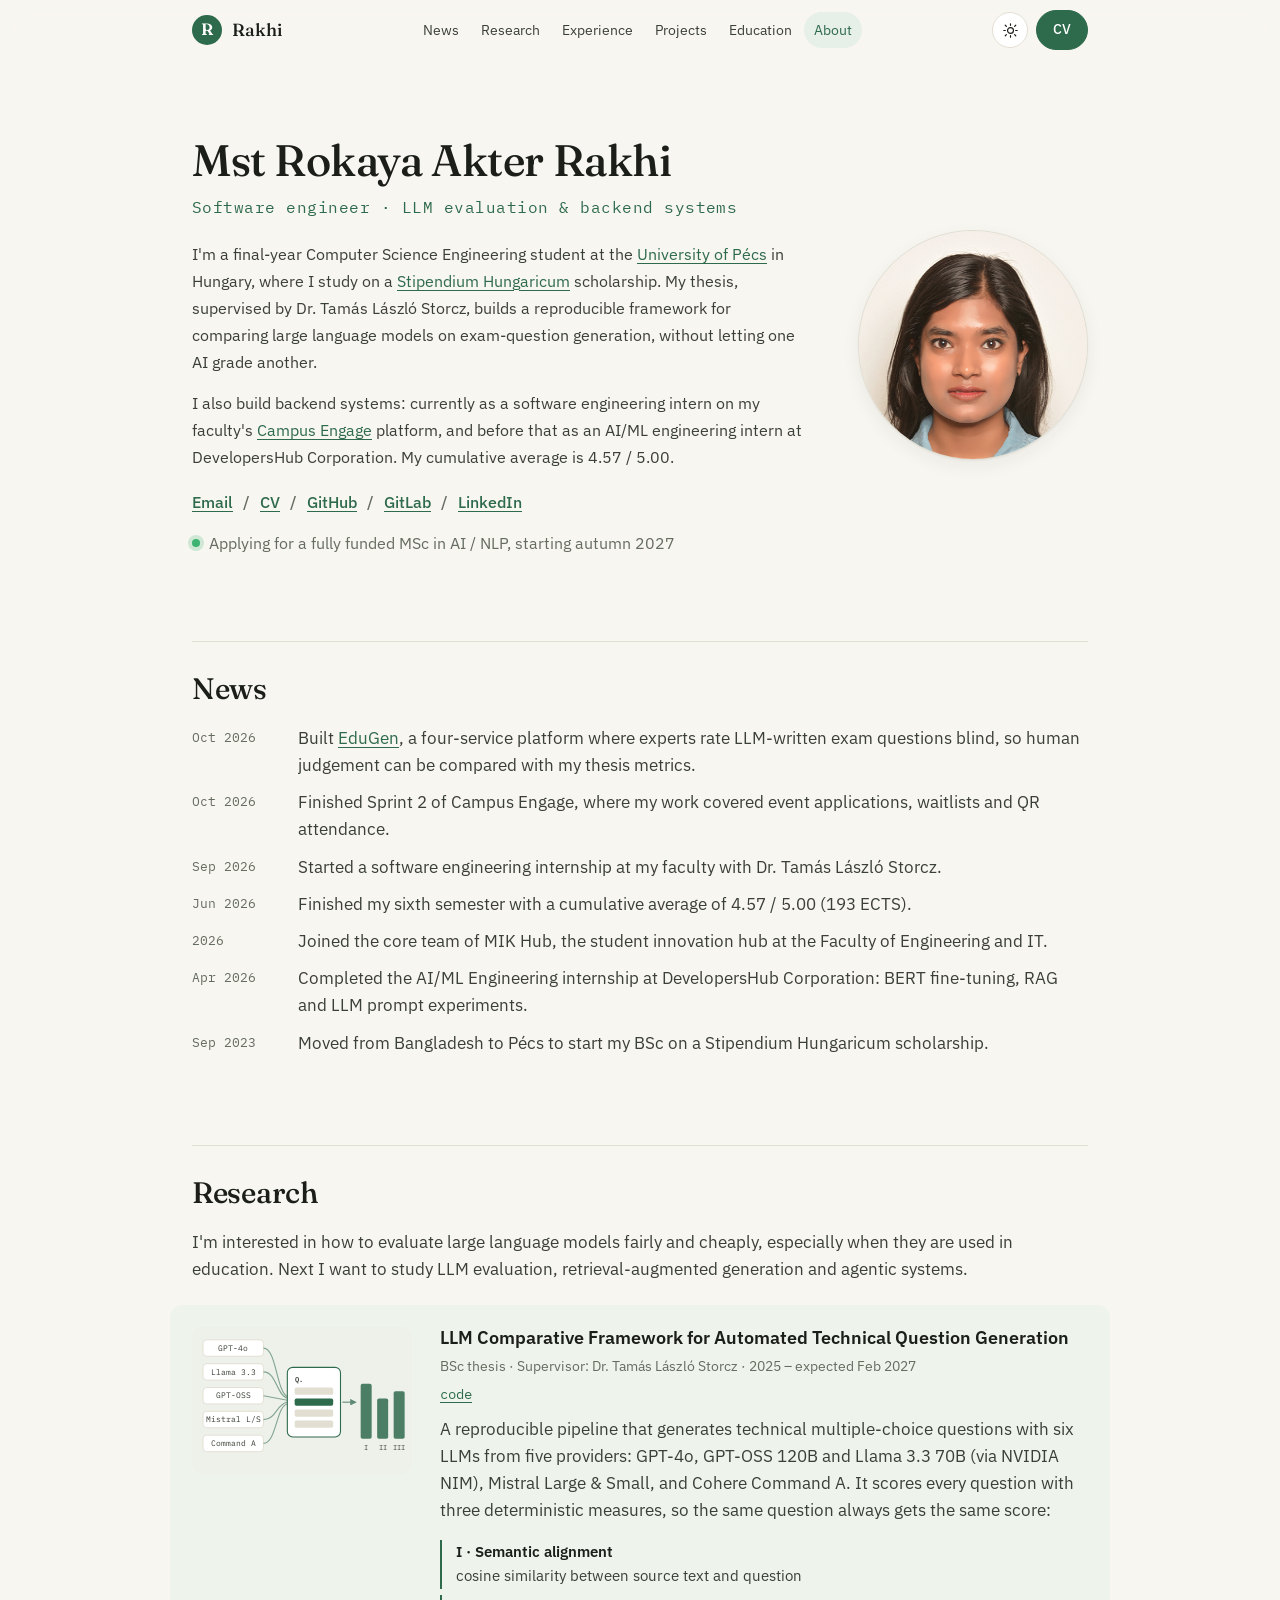
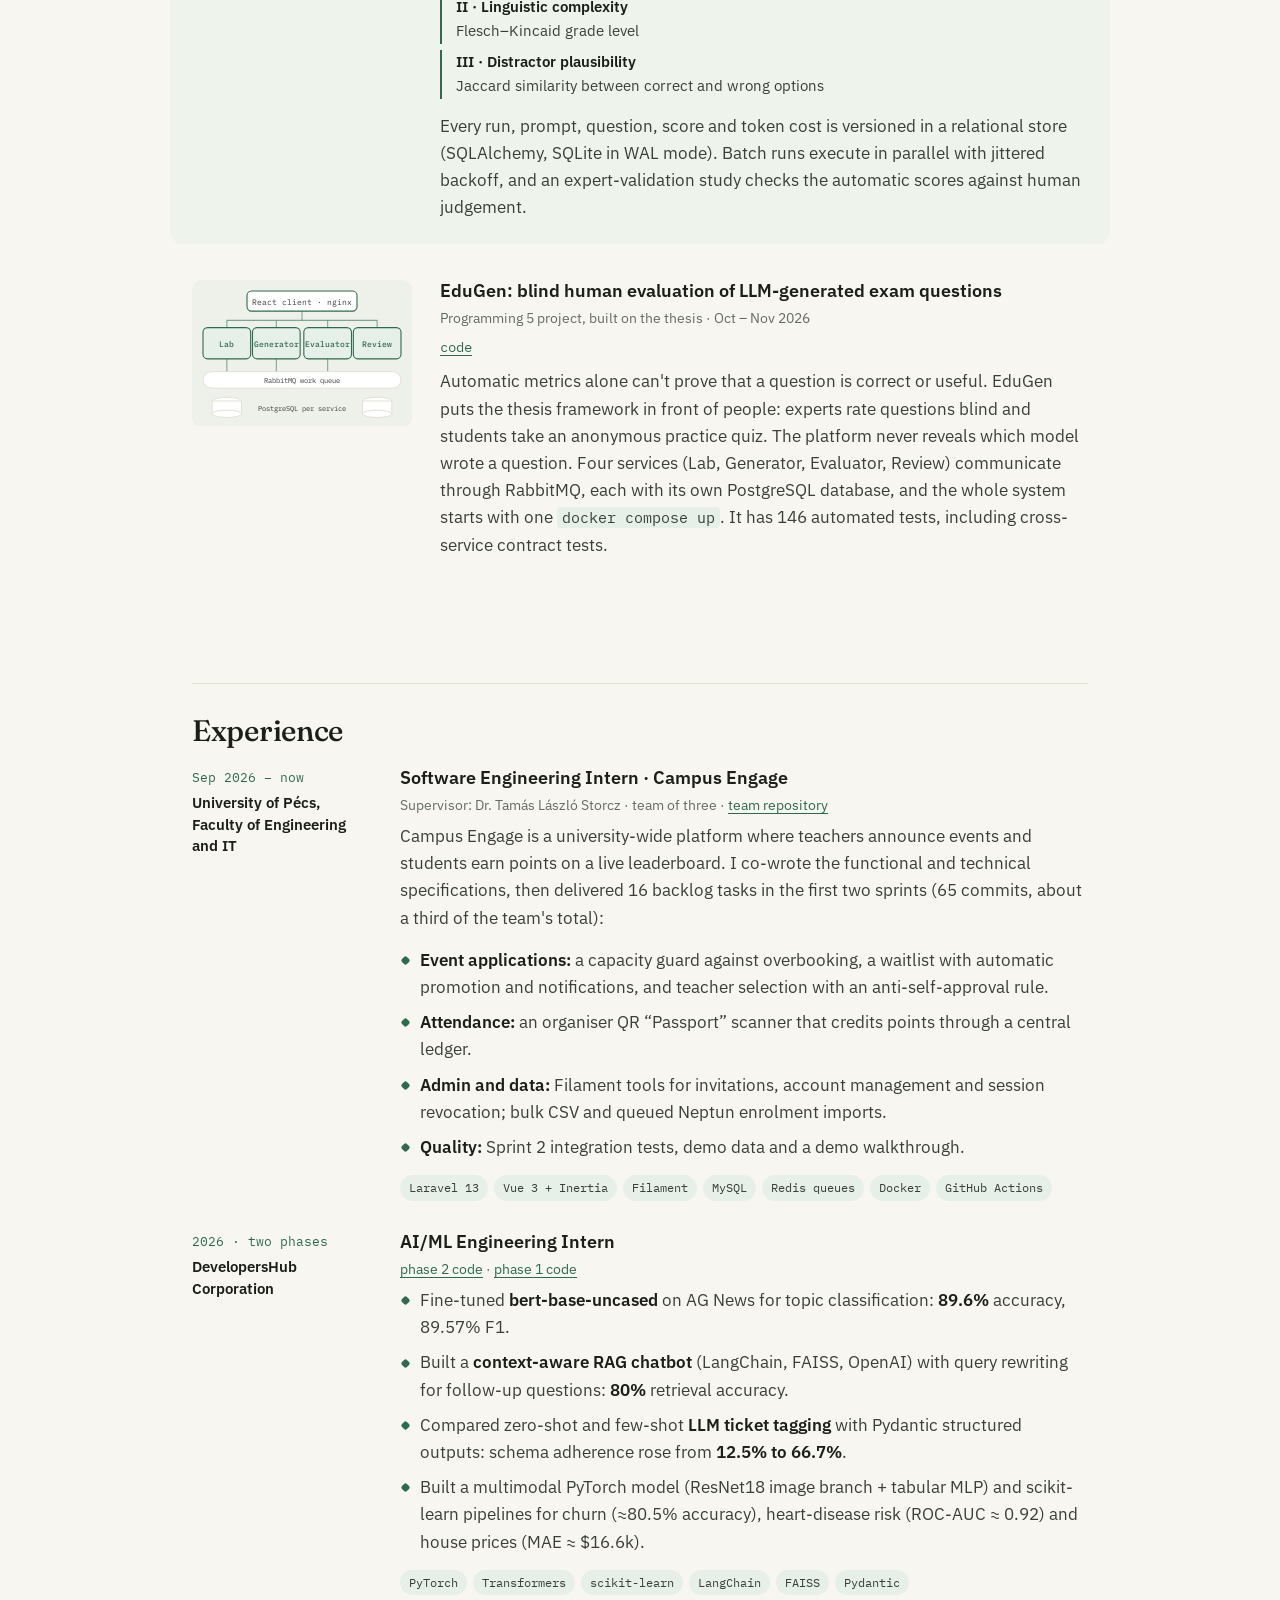
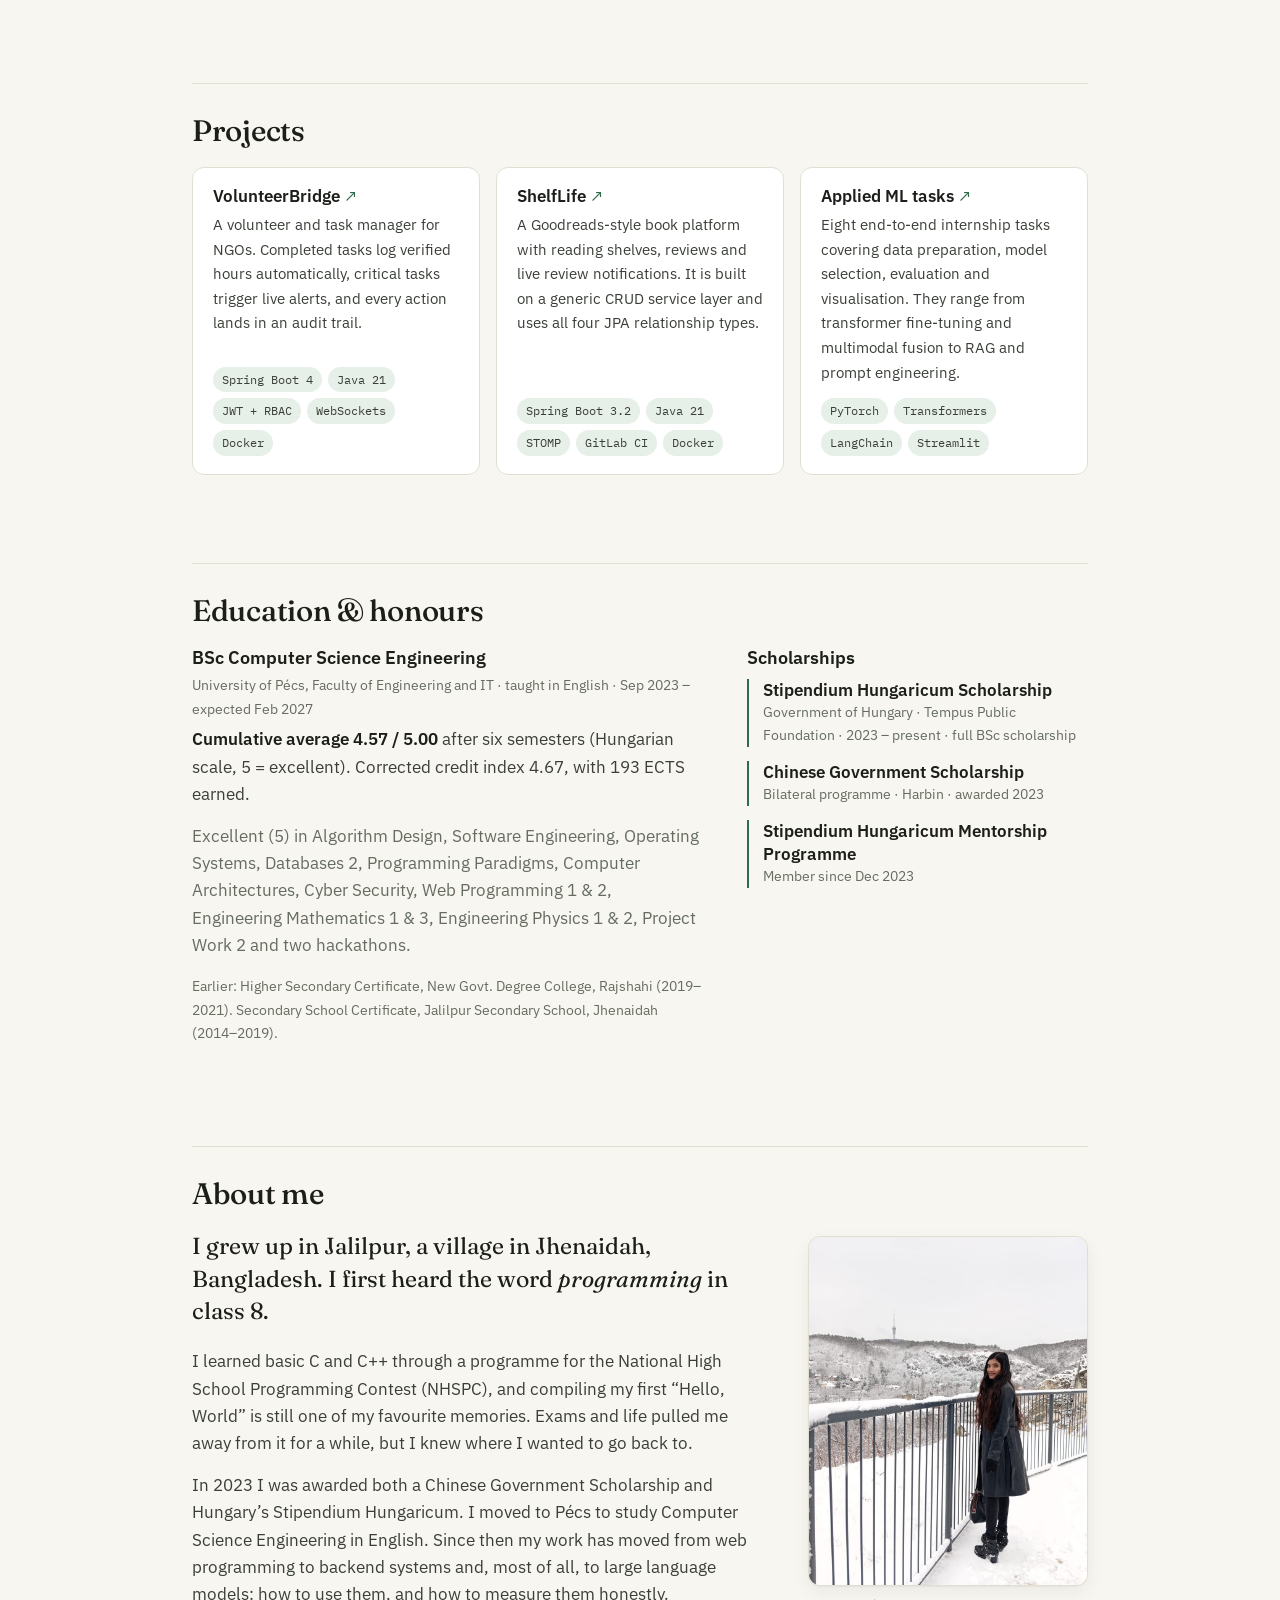
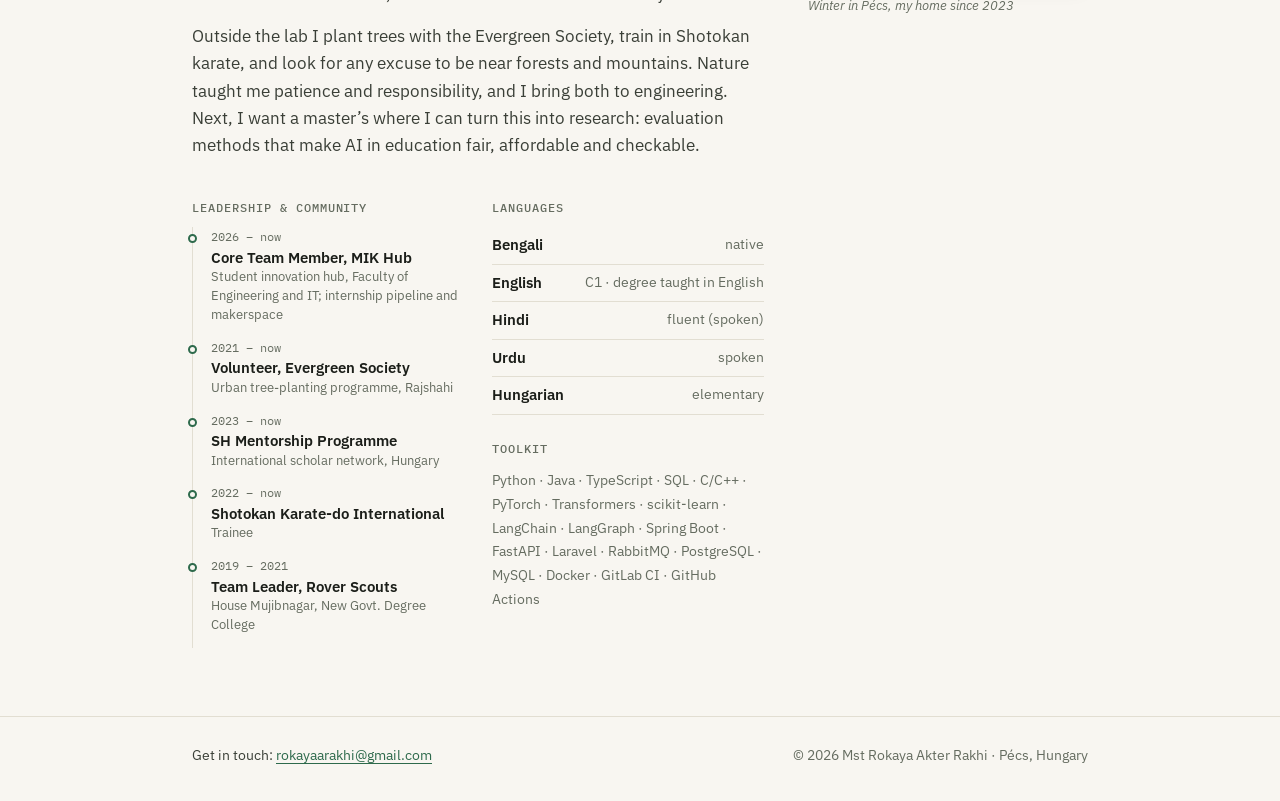
==== index.html @ 964adbfe "Personal site: research, experience, projects and academic CV" ====
<!doctype html>
<html lang="en">
<head>
  <meta charset="utf-8">
  <meta name="viewport" content="width=device-width, initial-scale=1">
  <title>Rakhi · AI & Backend Engineer</title>
  <meta name="description" content="Mst Rokaya Akter Rakhi: final-year Computer Science Engineering student at the University of Pécs working on reproducible LLM evaluation and backend systems. Applying for a fully funded MSc in AI / NLP for autumn 2027.">
  <meta name="author" content="Mst Rokaya Akter Rakhi">
  <meta property="og:type" content="profile">
  <meta property="og:title" content="Mst Rokaya Akter Rakhi · AI & Backend Engineer">
  <meta property="og:description" content="LLM evaluation research, AI/ML engineering and backend systems. University of Pécs, Stipendium Hungaricum scholar.">
  <meta property="og:image" content="assets/img/rakhi.jpg">
  <link rel="icon" href="assets/img/favicon.svg" type="image/svg+xml">

  <script>
    // Apply the saved theme before first paint to avoid a flash.
    (function () {
      try {
        var saved = localStorage.getItem('theme');
        if (saved === 'light' || saved === 'dark') document.documentElement.setAttribute('data-theme', saved);
      } catch (e) {}
    })();
  </script>

  <link rel="preconnect" href="https://fonts.googleapis.com">
  <link rel="preconnect" href="https://fonts.gstatic.com" crossorigin>
  <link href="https://fonts.googleapis.com/css2?family=Fraunces:opsz,wght@9..144,400;9..144,500;9..144,600&family=IBM+Plex+Mono:wght@400;500&family=IBM+Plex+Sans:ital,wght@0,400;0,500;0,600;1,400&display=swap" rel="stylesheet">
  <link rel="stylesheet" href="assets/css/style.css">

  <script type="application/ld+json">
  {
    "@context": "https://schema.org",
    "@type": "Person",
    "name": "Mst Rokaya Akter Rakhi",
    "alternateName": "Rakhi",
    "jobTitle": "Software Engineer (AI & Backend)",
    "email": "mailto:rokayaarakhi@gmail.com",
    "alumniOf": { "@type": "CollegeOrUniversity", "name": "University of Pécs" },
    "sameAs": ["https://github.com/chaad404", "https://gitlab.com/rokayaarakhi", "https://www.linkedin.com/in/mst-rokaya-akter-rakhi-81740a373/"]
  }
  </script>
</head>
<body>
  <a class="skip-link" href="#main">Skip to content</a>

  <header class="site-header">
    <div class="container header-inner">
      <a class="brand" href="#top" aria-label="Rakhi, back to top">
        <span class="brand-mark" aria-hidden="true">R</span>
        <span class="brand-name">Rakhi</span>
      </a>

      <nav class="site-nav" id="site-nav" aria-label="Main">
        <a href="#news">News</a>
        <a href="#research">Research</a>
        <a href="#experience">Experience</a>
        <a href="#projects">Projects</a>
        <a href="#education">Education</a>
        <a href="#about">About</a>
      </nav>

      <div class="header-actions">
        <button class="icon-btn" id="theme-toggle" type="button" aria-label="Switch colour theme">
          <svg class="icon-sun" viewBox="0 0 24 24" aria-hidden="true"><circle cx="12" cy="12" r="4.2"/><path d="M12 2.5v2.2M12 19.3v2.2M4.6 4.6l1.6 1.6M17.8 17.8l1.6 1.6M2.5 12h2.2M19.3 12h2.2M4.6 19.4l1.6-1.6M17.8 6.2l1.6-1.6"/></svg>
          <svg class="icon-moon" viewBox="0 0 24 24" aria-hidden="true"><path d="M20 14.5A8 8 0 0 1 9.5 4a8 8 0 1 0 10.5 10.5Z"/></svg>
        </button>
        <a class="btn btn-small" href="Rakhi-CV.pdf">CV</a>
        <button class="icon-btn menu-btn" id="menu-toggle" type="button" aria-expanded="false" aria-controls="site-nav" aria-label="Open menu">
          <svg viewBox="0 0 24 24" aria-hidden="true"><path d="M4 7h16M4 12h16M4 17h16"/></svg>
        </button>
      </div>
    </div>
  </header>

  <main id="main">
    <!-- INTRO: everything a reviewer needs on one screen -->
    <section class="intro" id="top">
      <div class="container intro-grid">
        <div class="intro-text">
          <h1>Mst Rokaya Akter Rakhi</h1>
          <p class="role">Software engineer · LLM evaluation &amp; backend systems</p>

          <p>I'm a final-year Computer Science Engineering student at the <a href="https://mik.pte.hu" target="_blank" rel="noopener">University of Pécs</a> in Hungary, where I study on a <a href="https://stipendiumhungaricum.hu/" target="_blank" rel="noopener">Stipendium Hungaricum</a> scholarship. My thesis, supervised by Dr. Tamás László Storcz, builds a reproducible framework for comparing large language models on exam-question generation, without letting one AI grade another.</p>
          <p>I also build backend systems: currently as a software engineering intern on my faculty's <a href="#experience">Campus Engage</a> platform, and before that as an AI/ML engineering intern at DevelopersHub Corporation. My cumulative average is 4.57 / 5.00.</p>

          <p class="links">
            <a href="mailto:rokayaarakhi@gmail.com">Email</a><span aria-hidden="true">/</span>
            <a href="Rakhi-CV.pdf">CV</a><span aria-hidden="true">/</span>
            <a href="https://github.com/chaad404" target="_blank" rel="noopener">GitHub</a><span aria-hidden="true">/</span>
            <a href="https://gitlab.com/rokayaarakhi" target="_blank" rel="noopener">GitLab</a><span aria-hidden="true">/</span>
            <a href="https://www.linkedin.com/in/mst-rokaya-akter-rakhi-81740a373/" target="_blank" rel="noopener">LinkedIn</a>
          </p>

          <p class="status"><span class="status-dot" aria-hidden="true"></span>Applying for a fully funded MSc in AI / NLP, starting autumn 2027</p>
        </div>

        <figure class="intro-photo">
          <img src="assets/img/rakhi.jpg" alt="Portrait of Rakhi" width="395" height="531">
        </figure>
      </div>
    </section>

    <!-- NEWS -->
    <section class="section" id="news">
      <div class="container">
        <h2>News</h2>
        <dl class="news">
          <div><dt>Oct 2026</dt><dd>Built <a href="https://github.com/chaad404/edugen-microservices" target="_blank" rel="noopener">EduGen</a>, a four-service platform where experts rate LLM-written exam questions blind, so human judgement can be compared with my thesis metrics.</dd></div>
          <div><dt>Oct 2026</dt><dd>Finished Sprint 2 of Campus Engage, where my work covered event applications, waitlists and QR attendance.</dd></div>
          <div><dt>Sep 2026</dt><dd>Started a software engineering internship at my faculty with Dr. Tamás László Storcz.</dd></div>
          <div><dt>Jun 2026</dt><dd>Finished my sixth semester with a cumulative average of 4.57 / 5.00 (193 ECTS).</dd></div>
          <div><dt>2026</dt><dd>Joined the core team of MIK Hub, the student innovation hub at the Faculty of Engineering and IT.</dd></div>
          <div><dt>Apr 2026</dt><dd>Completed the AI/ML Engineering internship at DevelopersHub Corporation: BERT fine-tuning, RAG and LLM prompt experiments.</dd></div>
          <div><dt>Sep 2023</dt><dd>Moved from Bangladesh to Pécs to start my BSc on a Stipendium Hungaricum scholarship.</dd></div>
        </dl>
      </div>
    </section>

    <!-- RESEARCH -->
    <section class="section" id="research">
      <div class="container">
        <h2>Research</h2>
        <p class="section-intro">I'm interested in how to evaluate large language models fairly and cheaply, especially when they are used in education. Next I want to study LLM evaluation, retrieval-augmented generation and agentic systems.</p>

        <article class="item item-highlight">
          <div class="item-thumb" aria-hidden="true">
            <svg viewBox="0 0 240 160" role="img">
              <rect class="t-bg" x="0" y="0" width="240" height="160" rx="10"/>
              <g class="t-txt" font-size="8.5">
                <rect class="t-box" x="12" y="14" width="66" height="18" rx="4"/><text x="45" y="26" text-anchor="middle">GPT-4o</text>
                <rect class="t-box" x="12" y="40" width="66" height="18" rx="4"/><text x="45" y="52" text-anchor="middle">Llama 3.3</text>
                <rect class="t-box" x="12" y="66" width="66" height="18" rx="4"/><text x="45" y="78" text-anchor="middle">GPT-OSS</text>
                <rect class="t-box" x="12" y="92" width="66" height="18" rx="4"/><text x="45" y="104" text-anchor="middle">Mistral L/S</text>
                <rect class="t-box" x="12" y="118" width="66" height="18" rx="4"/><text x="45" y="130" text-anchor="middle">Command A</text>
              </g>
              <g class="t-line">
                <path d="M78 23 C 92 23, 92 70, 104 76"/><path d="M78 49 C 92 49, 92 74, 104 78"/><path d="M78 75 L 104 80"/><path d="M78 101 C 92 101, 92 84, 104 82"/><path d="M78 127 C 92 127, 92 86, 104 84"/>
              </g>
              <rect class="t-card" x="104" y="44" width="58" height="76" rx="6"/>
              <g class="t-txt" font-size="8">
                <text x="112" y="60" font-weight="600">Q.</text>
                <rect class="t-opt" x="112" y="66" width="42" height="8" rx="2"/>
                <rect class="t-opt t-opt-ok" x="112" y="78" width="42" height="8" rx="2"/>
                <rect class="t-opt" x="112" y="90" width="42" height="8" rx="2"/>
                <rect class="t-opt" x="112" y="102" width="42" height="8" rx="2"/>
              </g>
              <path class="t-line" d="M164 82 L 178 82" marker-end="url(#arrow)"/>
              <defs><marker id="arrow" viewBox="0 0 8 8" refX="6" refY="4" markerWidth="6" markerHeight="6" orient="auto"><path class="t-arrow" d="M0 0 L8 4 L0 8 z"/></marker></defs>
              <rect class="t-acc" x="184" y="62" width="12" height="60" rx="2"/>
              <rect class="t-acc" x="202" y="78" width="12" height="44" rx="2"/>
              <rect class="t-acc" x="220" y="70" width="12" height="52" rx="2"/>
              <g class="t-txt" font-size="8" text-anchor="middle"><text x="190" y="134">I</text><text x="208" y="134">II</text><text x="226" y="134">III</text></g>
            </svg>
          </div>
          <div class="item-body">
            <h3>LLM Comparative Framework for Automated Technical Question Generation</h3>
            <p class="item-meta">BSc thesis · Supervisor: Dr. Tamás László Storcz · 2025 – expected Feb 2027</p>
            <p class="item-links"><a href="https://gitlab.com/rokayaarakhi/implementation.1" target="_blank" rel="noopener">code</a></p>
            <p>A reproducible pipeline that generates technical multiple-choice questions with six LLMs from five providers: GPT-4o, GPT-OSS 120B and Llama 3.3 70B (via NVIDIA NIM), Mistral Large &amp; Small, and Cohere Command A. It scores every question with three deterministic measures, so the same question always gets the same score:</p>
            <ul class="pillars">
              <li><b>I · Semantic alignment</b> cosine similarity between source text and question</li>
              <li><b>II · Linguistic complexity</b> Flesch–Kincaid grade level</li>
              <li><b>III · Distractor plausibility</b> Jaccard similarity between correct and wrong options</li>
            </ul>
            <p>Every run, prompt, question, score and token cost is versioned in a relational store (SQLAlchemy, SQLite in WAL mode). Batch runs execute in parallel with jittered backoff, and an expert-validation study checks the automatic scores against human judgement.</p>
          </div>
        </article>

        <article class="item">
          <div class="item-thumb" aria-hidden="true">
            <svg viewBox="0 0 240 160" role="img">
              <rect class="t-bg" x="0" y="0" width="240" height="160" rx="10"/>
              <rect class="t-card" x="60" y="12" width="120" height="22" rx="5"/>
              <text class="t-txt" x="120" y="27" font-size="8.5" text-anchor="middle">React client · nginx</text>
              <g class="t-line"><path d="M120 34 L120 44"/><path d="M38 44 L202 44"/><path d="M38 44 L38 52"/><path d="M92 44 L92 52"/><path d="M148 44 L148 52"/><path d="M202 44 L202 52"/></g>
              <g font-size="8.5" text-anchor="middle">
                <rect class="t-acc-box" x="12" y="52" width="52" height="34" rx="5"/><text class="t-acc-txt" x="38" y="73">Lab</text>
                <rect class="t-acc-box" x="66" y="52" width="52" height="34" rx="5"/><text class="t-acc-txt" x="92" y="73">Generator</text>
                <rect class="t-acc-box" x="122" y="52" width="52" height="34" rx="5"/><text class="t-acc-txt" x="148" y="73">Evaluator</text>
                <rect class="t-acc-box" x="176" y="52" width="52" height="34" rx="5"/><text class="t-acc-txt" x="202" y="73">Review</text>
              </g>
              <g class="t-line"><path d="M92 86 L92 100"/><path d="M38 86 L38 100"/><path d="M148 86 L148 100"/></g>
              <rect class="t-box" x="12" y="100" width="216" height="18" rx="9"/>
              <text class="t-txt" x="120" y="112" font-size="8" text-anchor="middle">RabbitMQ work queue</text>
              <g class="t-txt" font-size="7.5" text-anchor="middle">
                <ellipse class="t-box" cx="38" cy="132" rx="16" ry="4"/><rect class="t-box" x="22" y="132" width="32" height="14"/><ellipse class="t-box" cx="38" cy="146" rx="16" ry="4"/>
                <ellipse class="t-box" cx="202" cy="132" rx="16" ry="4"/><rect class="t-box" x="186" y="132" width="32" height="14"/><ellipse class="t-box" cx="202" cy="146" rx="16" ry="4"/>
                <text x="120" y="143">PostgreSQL per service</text>
              </g>
            </svg>
          </div>
          <div class="item-body">
            <h3>EduGen: blind human evaluation of LLM-generated exam questions</h3>
            <p class="item-meta">Programming 5 project, built on the thesis · Oct – Nov 2026</p>
            <p class="item-links"><a href="https://github.com/chaad404/edugen-microservices" target="_blank" rel="noopener">code</a></p>
            <p>Automatic metrics alone can't prove that a question is correct or useful. EduGen puts the thesis framework in front of people: experts rate questions blind and students take an anonymous practice quiz. The platform never reveals which model wrote a question. Four services (Lab, Generator, Evaluator, Review) communicate through RabbitMQ, each with its own PostgreSQL database, and the whole system starts with one <code>docker compose up</code>. It has 146 automated tests, including cross-service contract tests.</p>
          </div>
        </article>
      </div>
    </section>

    <!-- EXPERIENCE -->
    <section class="section" id="experience">
      <div class="container">
        <h2>Experience</h2>

        <article class="entry">
          <div class="entry-meta">
            <p class="entry-date">Sep 2026 – now</p>
            <p class="entry-org">University of Pécs, Faculty of Engineering and IT</p>
          </div>
          <div class="entry-body">
            <h3>Software Engineering Intern · Campus Engage</h3>
            <p class="item-meta">Supervisor: Dr. Tamás László Storcz · team of three · <a href="https://github.com/fgoksel/Gamified-University-Engagement-Platform" target="_blank" rel="noopener">team repository</a></p>
            <p>Campus Engage is a university-wide platform where teachers announce events and students earn points on a live leaderboard. I co-wrote the functional and technical specifications, then delivered 16 backlog tasks in the first two sprints (65 commits, about a third of the team's total):</p>
            <ul class="ticks">
              <li><strong>Event applications:</strong> a capacity guard against overbooking, a waitlist with automatic promotion and notifications, and teacher selection with an anti-self-approval rule.</li>
              <li><strong>Attendance:</strong> an organiser QR “Passport” scanner that credits points through a central ledger.</li>
              <li><strong>Admin and data:</strong> Filament tools for invitations, account management and session revocation; bulk CSV and queued Neptun enrolment imports.</li>
              <li><strong>Quality:</strong> Sprint 2 integration tests, demo data and a demo walkthrough.</li>
            </ul>
            <ul class="tags" aria-label="Technologies"><li>Laravel 13</li><li>Vue 3 + Inertia</li><li>Filament</li><li>MySQL</li><li>Redis queues</li><li>Docker</li><li>GitHub Actions</li></ul>
          </div>
        </article>

        <article class="entry">
          <div class="entry-meta">
            <p class="entry-date">2026 · two phases</p>
            <p class="entry-org">DevelopersHub Corporation</p>
          </div>
          <div class="entry-body">
            <h3>AI/ML Engineering Intern</h3>
            <p class="item-meta"><a href="https://gitlab.com/rokayaarakhi/intern_phase2" target="_blank" rel="noopener">phase 2 code</a> · <a href="https://gitlab.com/rokayaarakhi/aiml_internship_tasks" target="_blank" rel="noopener">phase 1 code</a></p>
            <ul class="ticks">
              <li>Fine-tuned <strong>bert-base-uncased</strong> on AG News for topic classification: <strong>89.6%</strong> accuracy, 89.57% F1.</li>
              <li>Built a <strong>context-aware RAG chatbot</strong> (LangChain, FAISS, OpenAI) with query rewriting for follow-up questions: <strong>80%</strong> retrieval accuracy.</li>
              <li>Compared zero-shot and few-shot <strong>LLM ticket tagging</strong> with Pydantic structured outputs: schema adherence rose from <strong>12.5% to 66.7%</strong>.</li>
              <li>Built a multimodal PyTorch model (ResNet18 image branch + tabular MLP) and scikit-learn pipelines for churn (≈80.5% accuracy), heart-disease risk (ROC-AUC ≈ 0.92) and house prices (MAE ≈ $16.6k).</li>
            </ul>
            <ul class="tags" aria-label="Technologies"><li>PyTorch</li><li>Transformers</li><li>scikit-learn</li><li>LangChain</li><li>FAISS</li><li>Pydantic</li></ul>
          </div>
        </article>
      </div>
    </section>

    <!-- PROJECTS -->
    <section class="section" id="projects">
      <div class="container">
        <h2>Projects</h2>
        <div class="project-grid">
          <article class="project">
            <h3><a href="https://gitlab.com/rokayaarakhi/volunteerbridge" target="_blank" rel="noopener">VolunteerBridge</a></h3>
            <p>A volunteer and task manager for NGOs. Completed tasks log verified hours automatically, critical tasks trigger live alerts, and every action lands in an audit trail.</p>
            <ul class="tags"><li>Spring Boot 4</li><li>Java 21</li><li>JWT + RBAC</li><li>WebSockets</li><li>Docker</li></ul>
          </article>
          <article class="project">
            <h3><a href="https://gitlab.com/rokayaarakhi/selflife" target="_blank" rel="noopener">ShelfLife</a></h3>
            <p>A Goodreads-style book platform with reading shelves, reviews and live review notifications. It is built on a generic CRUD service layer and uses all four JPA relationship types.</p>
            <ul class="tags"><li>Spring Boot 3.2</li><li>Java 21</li><li>STOMP</li><li>GitLab CI</li><li>Docker</li></ul>
          </article>
          <article class="project">
            <h3><a href="https://gitlab.com/rokayaarakhi/intern_phase2" target="_blank" rel="noopener">Applied ML tasks</a></h3>
            <p>Eight end-to-end internship tasks covering data preparation, model selection, evaluation and visualisation. They range from transformer fine-tuning and multimodal fusion to RAG and prompt engineering.</p>
            <ul class="tags"><li>PyTorch</li><li>Transformers</li><li>LangChain</li><li>Streamlit</li></ul>
          </article>
        </div>
      </div>
    </section>

    <!-- EDUCATION & HONOURS -->
    <section class="section" id="education">
      <div class="container">
        <h2>Education &amp; honours</h2>
        <div class="edu-grid">
          <div>
            <h3>BSc Computer Science Engineering</h3>
            <p class="item-meta">University of Pécs, Faculty of Engineering and IT · taught in English · Sep 2023 – expected Feb 2027</p>
            <p><strong>Cumulative average 4.57 / 5.00</strong> after six semesters (Hungarian scale, 5 = excellent). Corrected credit index 4.67, with 193 ECTS earned.</p>
            <p class="muted">Excellent (5) in Algorithm Design, Software Engineering, Operating Systems, Databases 2, Programming Paradigms, Computer Architectures, Cyber Security, Web Programming 1 &amp; 2, Engineering Mathematics 1 &amp; 3, Engineering Physics 1 &amp; 2, Project Work 2 and two hackathons.</p>
            <p class="muted small">Earlier: Higher Secondary Certificate, New Govt. Degree College, Rajshahi (2019–2021). Secondary School Certificate, Jalilpur Secondary School, Jhenaidah (2014–2019).</p>
          </div>
          <div>
            <h3>Scholarships</h3>
            <ul class="honours">
              <li><b>Stipendium Hungaricum Scholarship</b><span>Government of Hungary · Tempus Public Foundation · 2023 – present · full BSc scholarship</span></li>
              <li><b>Chinese Government Scholarship</b><span>Bilateral programme · Harbin · awarded 2023</span></li>
              <li><b>Stipendium Hungaricum Mentorship Programme</b><span>Member since Dec 2023</span></li>
            </ul>
          </div>
        </div>
      </div>
    </section>

    <!-- ABOUT -->
    <section class="section" id="about">
      <div class="container">
        <h2>About me</h2>
        <div class="about-grid">
          <div class="story">
            <p class="story-lead">I grew up in Jalilpur, a village in Jhenaidah, Bangladesh. I first heard the word <em>programming</em> in class 8.</p>
            <p>I learned basic C and C++ through a programme for the National High School Programming Contest (NHSPC), and compiling my first “Hello, World” is still one of my favourite memories. Exams and life pulled me away from it for a while, but I knew where I wanted to go back to.</p>
            <p>In 2023 I was awarded both a Chinese Government Scholarship and Hungary’s Stipendium Hungaricum. I moved to Pécs to study Computer Science Engineering in English. Since then my work has moved from web programming to backend systems and, most of all, to large language models: how to use them, and how to measure them honestly.</p>
            <p>Outside the lab I plant trees with the Evergreen Society, train in Shotokan karate, and look for any excuse to be near forests and mountains. Nature taught me patience and responsibility, and I bring both to engineering. Next, I want a master’s where I can turn this into research: evaluation methods that make AI in education fair, affordable and checkable.</p>

            <div class="two-col">
              <div>
                <h3 class="mini-title">Leadership &amp; community</h3>
                <ol class="timeline">
                  <li><span>2026 – now</span><b>Core Team Member, MIK Hub</b><small>Student innovation hub, Faculty of Engineering and IT; internship pipeline and makerspace</small></li>
                  <li><span>2021 – now</span><b>Volunteer, Evergreen Society</b><small>Urban tree-planting programme, Rajshahi</small></li>
                  <li><span>2023 – now</span><b>SH Mentorship Programme</b><small>International scholar network, Hungary</small></li>
                  <li><span>2022 – now</span><b>Shotokan Karate-do International</b><small>Trainee</small></li>
                  <li><span>2019 – 2021</span><b>Team Leader, Rover Scouts</b><small>House Mujibnagar, New Govt. Degree College</small></li>
                </ol>
              </div>
              <div>
                <h3 class="mini-title">Languages</h3>
                <ul class="lang-list">
                  <li><b>Bengali</b><span>native</span></li>
                  <li><b>English</b><span>C1 · degree taught in English</span></li>
                  <li><b>Hindi</b><span>fluent (spoken)</span></li>
                  <li><b>Urdu</b><span>spoken</span></li>
                  <li><b>Hungarian</b><span>elementary</span></li>
                </ul>

                <h3 class="mini-title">Toolkit</h3>
                <p class="toolkit">Python · Java · TypeScript · SQL · C/C++ · PyTorch · Transformers · scikit-learn · LangChain · LangGraph · Spring Boot · FastAPI · Laravel · RabbitMQ · PostgreSQL · MySQL · Docker · GitLab CI · GitHub Actions</p>
              </div>
            </div>
          </div>

          <figure class="life-photo">
            <img src="assets/img/rakhi-winter.jpg" alt="Rakhi standing at a snowy lookout above wooded hills, with a TV tower on the ridge behind her" width="900" height="1195" loading="lazy">
            <figcaption>Winter in Pécs, my home since 2023</figcaption>
          </figure>
        </div>
      </div>
    </section>
  </main>

  <footer class="site-footer" id="contact">
    <div class="container footer-inner">
      <p>Get in touch: <a href="mailto:rokayaarakhi@gmail.com">rokayaarakhi@gmail.com</a></p>
      <p>© <span id="year">2026</span> Mst Rokaya Akter Rakhi · Pécs, Hungary</p>
    </div>
  </footer>

  <script src="assets/js/main.js"></script>
</body>
</html>
---- assets/css/style.css ----
/* ==========================================================================
   Tokens
   ========================================================================== */
:root {
  --bg: #f8f6f1;
  --surface: #ffffff;
  --ink: #1b1e19;
  --ink-2: #3a3f37;
  --muted: #656c60;
  --rule: #e2ded2;
  --accent: #2e6a4c;
  --accent-ink: #ffffff;
  --accent-soft: #e6efe8;
  --highlight: #eef4ec;
  --thumb-bg: #eef1ea;
  --shadow: 0 1px 2px rgba(27, 30, 25, .04), 0 6px 18px rgba(27, 30, 25, .06);

  --font-display: "Fraunces", Georgia, "Times New Roman", serif;
  --font-body: "IBM Plex Sans", system-ui, -apple-system, "Segoe UI", sans-serif;
  --font-mono: "IBM Plex Mono", ui-monospace, "Cascadia Mono", Consolas, monospace;

  --radius: 12px;
  --gutter: clamp(16px, 4vw, 32px);
  --maxw: 960px;
  color-scheme: light;
}

@media (prefers-color-scheme: dark) {
  :root:not([data-theme="light"]) {
    --bg: #121512;
    --surface: #1a1f1a;
    --ink: #e9ebe4;
    --ink-2: #c8ccc2;
    --muted: #979f92;
    --rule: #2b312a;
    --accent: #86c8a3;
    --accent-ink: #0d1710;
    --accent-soft: #1d2c23;
    --highlight: #172219;
    --thumb-bg: #1b221c;
    --shadow: 0 1px 2px rgba(0, 0, 0, .3), 0 6px 18px rgba(0, 0, 0, .25);
    color-scheme: dark;
  }
}

:root[data-theme="dark"] {
  --bg: #121512;
  --surface: #1a1f1a;
  --ink: #e9ebe4;
  --ink-2: #c8ccc2;
  --muted: #979f92;
  --rule: #2b312a;
  --accent: #86c8a3;
  --accent-ink: #0d1710;
  --accent-soft: #1d2c23;
  --highlight: #172219;
  --thumb-bg: #1b221c;
  --shadow: 0 1px 2px rgba(0, 0, 0, .3), 0 6px 18px rgba(0, 0, 0, .25);
  color-scheme: dark;
}

/* ==========================================================================
   Base
   ========================================================================== */
*, *::before, *::after { box-sizing: border-box; }

html { scroll-behavior: smooth; scroll-padding-top: 76px; -webkit-text-size-adjust: 100%; }

body {
  margin: 0;
  background: var(--bg);
  color: var(--ink-2);
  font-family: var(--font-body);
  font-size: 16.5px;
  line-height: 1.65;
  -webkit-font-smoothing: antialiased;
  overflow-x: hidden;
}

img { max-width: 100%; display: block; }

a { color: var(--accent); text-decoration-thickness: 1px; text-underline-offset: 3px; }
a:hover { text-decoration-thickness: 2px; }
:focus-visible { outline: 2px solid var(--accent); outline-offset: 3px; border-radius: 4px; }

h1, h2, h3 { margin: 0; color: var(--ink); line-height: 1.25; }
h1, h2 { font-family: var(--font-display); font-weight: 500; letter-spacing: -0.01em; }
h3 { font-size: 1.05rem; font-weight: 600; }
p { margin: 0 0 .9em; }
ul, ol { margin: 0; padding: 0; }
strong, b { font-weight: 600; color: var(--ink); }
code { font-family: var(--font-mono); font-size: .88em; background: var(--accent-soft); padding: 1px 5px; border-radius: 4px; }

.container { width: 100%; max-width: var(--maxw); margin: 0 auto; padding: 0 var(--gutter); }
.muted { color: var(--muted); }
.small { font-size: .9rem; }

.skip-link {
  position: absolute; left: 12px; top: -48px; z-index: 100;
  background: var(--accent); color: var(--accent-ink); padding: 8px 14px; border-radius: 8px; text-decoration: none;
}
.skip-link:focus { top: 12px; }

/* ==========================================================================
   Header
   ========================================================================== */
.site-header {
  position: sticky; top: 0; z-index: 50;
  background: color-mix(in srgb, var(--bg) 85%, transparent);
  backdrop-filter: saturate(1.4) blur(12px);
  -webkit-backdrop-filter: saturate(1.4) blur(12px);
  border-bottom: 1px solid transparent;
  transition: border-color .2s ease;
}
.site-header.is-scrolled { border-bottom-color: var(--rule); }
.header-inner { display: flex; align-items: center; justify-content: space-between; height: 60px; gap: 16px; }

.brand { display: inline-flex; align-items: center; gap: 10px; text-decoration: none; color: var(--ink); }
.brand-mark {
  display: grid; place-items: center; width: 30px; height: 30px; border-radius: 50%;
  background: var(--accent); color: var(--accent-ink); font-family: var(--font-display); font-weight: 600;
}
.brand-name { font-family: var(--font-display); font-size: 1.1rem; font-weight: 500; }

.site-nav { display: flex; gap: 2px; }
.site-nav a { color: var(--ink-2); text-decoration: none; font-size: .9rem; padding: 6px 10px; border-radius: 999px; }
.site-nav a:hover { background: var(--accent-soft); color: var(--ink); }
.site-nav a.is-active { color: var(--accent); background: var(--accent-soft); }

.header-actions { display: flex; align-items: center; gap: 8px; }
.icon-btn {
  display: inline-grid; place-items: center; width: 36px; height: 36px; padding: 0; cursor: pointer;
  border-radius: 50%; border: 1px solid var(--rule); background: var(--surface); color: var(--ink);
}
.icon-btn:hover { border-color: var(--accent); }
.icon-btn svg { width: 17px; height: 17px; fill: none; stroke: currentColor; stroke-width: 1.7; stroke-linecap: round; stroke-linejoin: round; }
.icon-moon { display: none; }
:root[data-theme="dark"] .icon-sun { display: none; }
:root[data-theme="dark"] .icon-moon { display: block; }
@media (prefers-color-scheme: dark) {
  :root:not([data-theme="light"]) .icon-sun { display: none; }
  :root:not([data-theme="light"]) .icon-moon { display: block; }
}
.menu-btn { display: none; }

.btn {
  display: inline-flex; align-items: center; justify-content: center;
  padding: 7px 16px; border-radius: 999px; border: 1px solid var(--accent);
  background: var(--accent); color: var(--accent-ink); font-weight: 500; font-size: .88rem; text-decoration: none;
}
.btn:hover { filter: brightness(1.08); }

/* ==========================================================================
   Intro
   ========================================================================== */
.intro { padding: clamp(40px, 7vw, 72px) 0 clamp(24px, 4vw, 40px); }
.intro-grid { display: grid; grid-template-columns: minmax(0, 1fr) 230px; gap: clamp(28px, 5vw, 56px); align-items: center; }

.intro h1 { font-size: clamp(2rem, 4.6vw, 2.75rem); margin-bottom: 6px; }
.role { font-family: var(--font-mono); font-size: .82rem; letter-spacing: .03em; color: var(--accent); margin-bottom: 20px; }
.intro-text > p { font-size: 1.02rem; }

.links { display: flex; flex-wrap: wrap; align-items: center; gap: 4px 10px; margin: 18px 0 14px; font-weight: 500; }
.links span { color: var(--muted); }

.status { display: flex; align-items: center; gap: 9px; font-size: .9rem; color: var(--muted); margin: 0; }
.status-dot { width: 8px; height: 8px; border-radius: 50%; background: #3cb371; box-shadow: 0 0 0 4px color-mix(in srgb, #3cb371 22%, transparent); flex-shrink: 0; }

.intro-photo { margin: 0; }
.intro-photo img {
  width: 100%; height: auto; aspect-ratio: 1; object-fit: cover; object-position: center 18%;
  border-radius: 50%; border: 1px solid var(--rule); box-shadow: var(--shadow); background: var(--thumb-bg);
}

/* ==========================================================================
   Sections
   ========================================================================== */
.section { padding: clamp(28px, 5vw, 44px) 0; }
.section h2 {
  font-size: clamp(1.5rem, 3vw, 1.85rem); margin-bottom: 18px; padding-top: clamp(20px, 3vw, 28px);
  border-top: 1px solid var(--rule);
}
.section-intro { margin-bottom: 22px; }
.item-meta { font-size: .9rem; color: var(--muted); margin-bottom: 6px; }
.mini-title {
  font-family: var(--font-mono); font-size: .76rem; font-weight: 500; letter-spacing: .08em; text-transform: uppercase;
  color: var(--muted); margin: 26px 0 12px;
}

/* News ---------------------------------------------------------------------- */
.news { margin: 0; display: grid; gap: 10px; }
.news > div { display: grid; grid-template-columns: 90px minmax(0, 1fr); gap: 16px; }
.news dt { font-family: var(--font-mono); font-size: .82rem; color: var(--muted); padding-top: 2px; }
.news dd { margin: 0; }

/* Research items (thumbnail + text) ---------------------------------------- */
.item {
  display: grid; grid-template-columns: 220px minmax(0, 1fr); gap: clamp(18px, 3vw, 28px);
  padding: clamp(16px, 2.5vw, 22px); border-radius: var(--radius); margin: 0 calc(-1 * clamp(16px, 2.5vw, 22px)) 14px;
}
.item-highlight { background: var(--highlight); }
.item-thumb svg { width: 100%; height: auto; display: block; }
.item-body h3 { font-size: 1.12rem; margin-bottom: 4px; }
.item-links { font-family: var(--font-mono); font-size: .85rem; margin-bottom: 10px; }
.item-body p:last-child { margin-bottom: 0; }

.pillars { list-style: none; display: grid; gap: 6px; margin: 4px 0 14px; }
.pillars li { font-size: .94rem; padding-left: 14px; border-left: 2px solid var(--accent); }
.pillars b { display: block; font-size: .92rem; }

/* SVG thumbnail palette (follows the theme) */
.t-bg { fill: var(--thumb-bg); }
.t-box { fill: var(--surface); stroke: var(--rule); stroke-width: 1; }
.t-card { fill: var(--surface); stroke: var(--accent); stroke-width: 1.2; }
.t-txt, .t-txt text { fill: var(--ink-2); font-family: var(--font-mono); }
.t-line, .t-line path { fill: none; stroke: var(--accent); stroke-width: 1.2; opacity: .75; }
.t-arrow { fill: var(--accent); }
.t-acc { fill: var(--accent); opacity: .85; }
.t-opt { fill: var(--rule); }
.t-opt-ok { fill: var(--accent); }
.t-acc-box { fill: var(--accent-soft); stroke: var(--accent); stroke-width: 1.2; }
.t-acc-txt { fill: var(--accent); font-family: var(--font-mono); font-weight: 500; }

/* Experience ---------------------------------------------------------------- */
.entry { display: grid; grid-template-columns: 180px minmax(0, 1fr); gap: clamp(16px, 3vw, 28px); margin-bottom: 30px; }
.entry:last-child { margin-bottom: 0; }
.entry-date { font-family: var(--font-mono); font-size: .82rem; color: var(--accent); margin-bottom: 4px; }
.entry-org { font-weight: 600; color: var(--ink); line-height: 1.4; font-size: .95rem; }
.entry-body h3 { font-size: 1.12rem; margin-bottom: 4px; }

.ticks { list-style: none; display: grid; gap: 8px; margin: 4px 0 14px; }
.ticks li { position: relative; padding-left: 20px; }
.ticks li::before {
  content: ""; position: absolute; left: 2px; top: .62em; width: 7px; height: 7px; border-radius: 2px;
  background: var(--accent); transform: rotate(45deg);
}

.tags { display: flex; flex-wrap: wrap; gap: 6px; list-style: none; }
.tags li {
  font-family: var(--font-mono); font-size: .74rem; padding: 3px 9px; border-radius: 999px;
  background: var(--accent-soft); color: var(--ink-2);
}

/* Projects ------------------------------------------------------------------ */
.project-grid { display: grid; grid-template-columns: repeat(3, minmax(0, 1fr)); gap: 16px; }
.project {
  display: flex; flex-direction: column; background: var(--surface); border: 1px solid var(--rule);
  border-radius: var(--radius); padding: 18px 20px;
}
.project h3 { font-size: 1.05rem; margin-bottom: 6px; }
.project h3 a { color: var(--ink); text-decoration: none; }
.project h3 a::after { content: " ↗"; color: var(--accent); font-weight: 400; }
.project h3 a:hover { color: var(--accent); }
.project p { font-size: .93rem; }
.project .tags { margin-top: auto; }

/* Education ----------------------------------------------------------------- */
.edu-grid { display: grid; grid-template-columns: minmax(0, 1.5fr) minmax(0, 1fr); gap: clamp(24px, 4vw, 44px); }
.edu-grid h3 { font-size: 1.12rem; margin-bottom: 4px; }
.honours { list-style: none; display: grid; gap: 14px; margin-top: 10px; }
.honours li { padding-left: 14px; border-left: 2px solid var(--accent); }
.honours b { display: block; line-height: 1.35; }
.honours span { display: block; font-size: .87rem; color: var(--muted); }

/* About --------------------------------------------------------------------- */
.about-grid { display: grid; grid-template-columns: minmax(0, 1fr) 280px; gap: clamp(24px, 4vw, 44px); align-items: start; }
.story-lead { font-family: var(--font-display); font-size: clamp(1.2rem, 2.4vw, 1.45rem); line-height: 1.4; color: var(--ink); }
.two-col { display: grid; grid-template-columns: minmax(0, 1fr) minmax(0, 1fr); gap: 0 28px; }

.timeline { list-style: none; border-left: 1px solid var(--rule); }
.timeline li { position: relative; padding: 0 0 14px 18px; }
.timeline li::before {
  content: ""; position: absolute; left: -5px; top: 7px; width: 9px; height: 9px; border-radius: 50%;
  background: var(--bg); border: 2px solid var(--accent);
}
.timeline span { display: block; font-family: var(--font-mono); font-size: .74rem; color: var(--muted); }
.timeline b { display: block; line-height: 1.35; font-size: .95rem; }
.timeline small { display: block; color: var(--muted); font-size: .84rem; line-height: 1.4; }

.lang-list { list-style: none; }
.lang-list li { display: flex; justify-content: space-between; gap: 12px; padding: 6px 0; border-bottom: 1px solid var(--rule); font-size: .93rem; }
.lang-list span { color: var(--muted); font-size: .86rem; text-align: right; }
.toolkit { font-size: .9rem; color: var(--muted); }

.life-photo { margin: 6px 0 0; position: sticky; top: 84px; }
.life-photo img {
  width: 100%; height: auto; aspect-ratio: 4 / 5; object-fit: cover; object-position: 50% 75%;
  border-radius: var(--radius); border: 1px solid var(--rule); box-shadow: var(--shadow); background: var(--thumb-bg);
}
.life-photo figcaption { margin-top: 8px; font-size: .84rem; color: var(--muted); font-style: italic; }

/* Footer -------------------------------------------------------------------- */
.site-footer { border-top: 1px solid var(--rule); padding: 26px 0 34px; margin-top: 24px; font-size: .9rem; }
.footer-inner { display: flex; justify-content: space-between; flex-wrap: wrap; gap: 8px; }
.footer-inner p { margin: 0; }
.footer-inner p:last-child { color: var(--muted); }

@media (prefers-reduced-motion: reduce) {
  html { scroll-behavior: auto; }
}

/* ==========================================================================
   Responsive
   ========================================================================== */
@media (max-width: 860px) {
  .menu-btn { display: inline-grid; }
  .site-nav {
    position: absolute; top: 60px; left: 0; right: 0; display: none; flex-direction: column; gap: 0;
    padding: 6px var(--gutter) 14px; background: var(--bg); border-bottom: 1px solid var(--rule);
  }
  .site-nav.is-open { display: flex; }
  .site-nav a { padding: 11px 6px; border-radius: 0; border-bottom: 1px solid var(--rule); }
  .site-nav a:last-child { border-bottom: 0; }

  .project-grid { grid-template-columns: 1fr 1fr; }
  .about-grid { grid-template-columns: 1fr; }
  .life-photo { position: static; max-width: 340px; }
}

@media (max-width: 680px) {
  .intro-grid { grid-template-columns: 1fr; }
  .intro-photo { order: -1; width: 150px; }
  .item { grid-template-columns: 1fr; margin-left: 0; margin-right: 0; padding-left: 14px; padding-right: 14px; }
  .item:not(.item-highlight) { padding-left: 0; padding-right: 0; }
  .item-thumb { max-width: 320px; }
  .entry { grid-template-columns: 1fr; gap: 4px; }
  .project-grid, .edu-grid, .two-col { grid-template-columns: 1fr; }
  .news > div { grid-template-columns: 1fr; gap: 0; }
}

@media (max-width: 420px) {
  body { font-size: 16px; }
  .brand-name { display: none; }
}

/* ==========================================================================
   Print
   ========================================================================== */
@media print {
  .site-header, .skip-link { display: none; }
  .item-highlight { background: none; }
  .life-photo { position: static; }
}
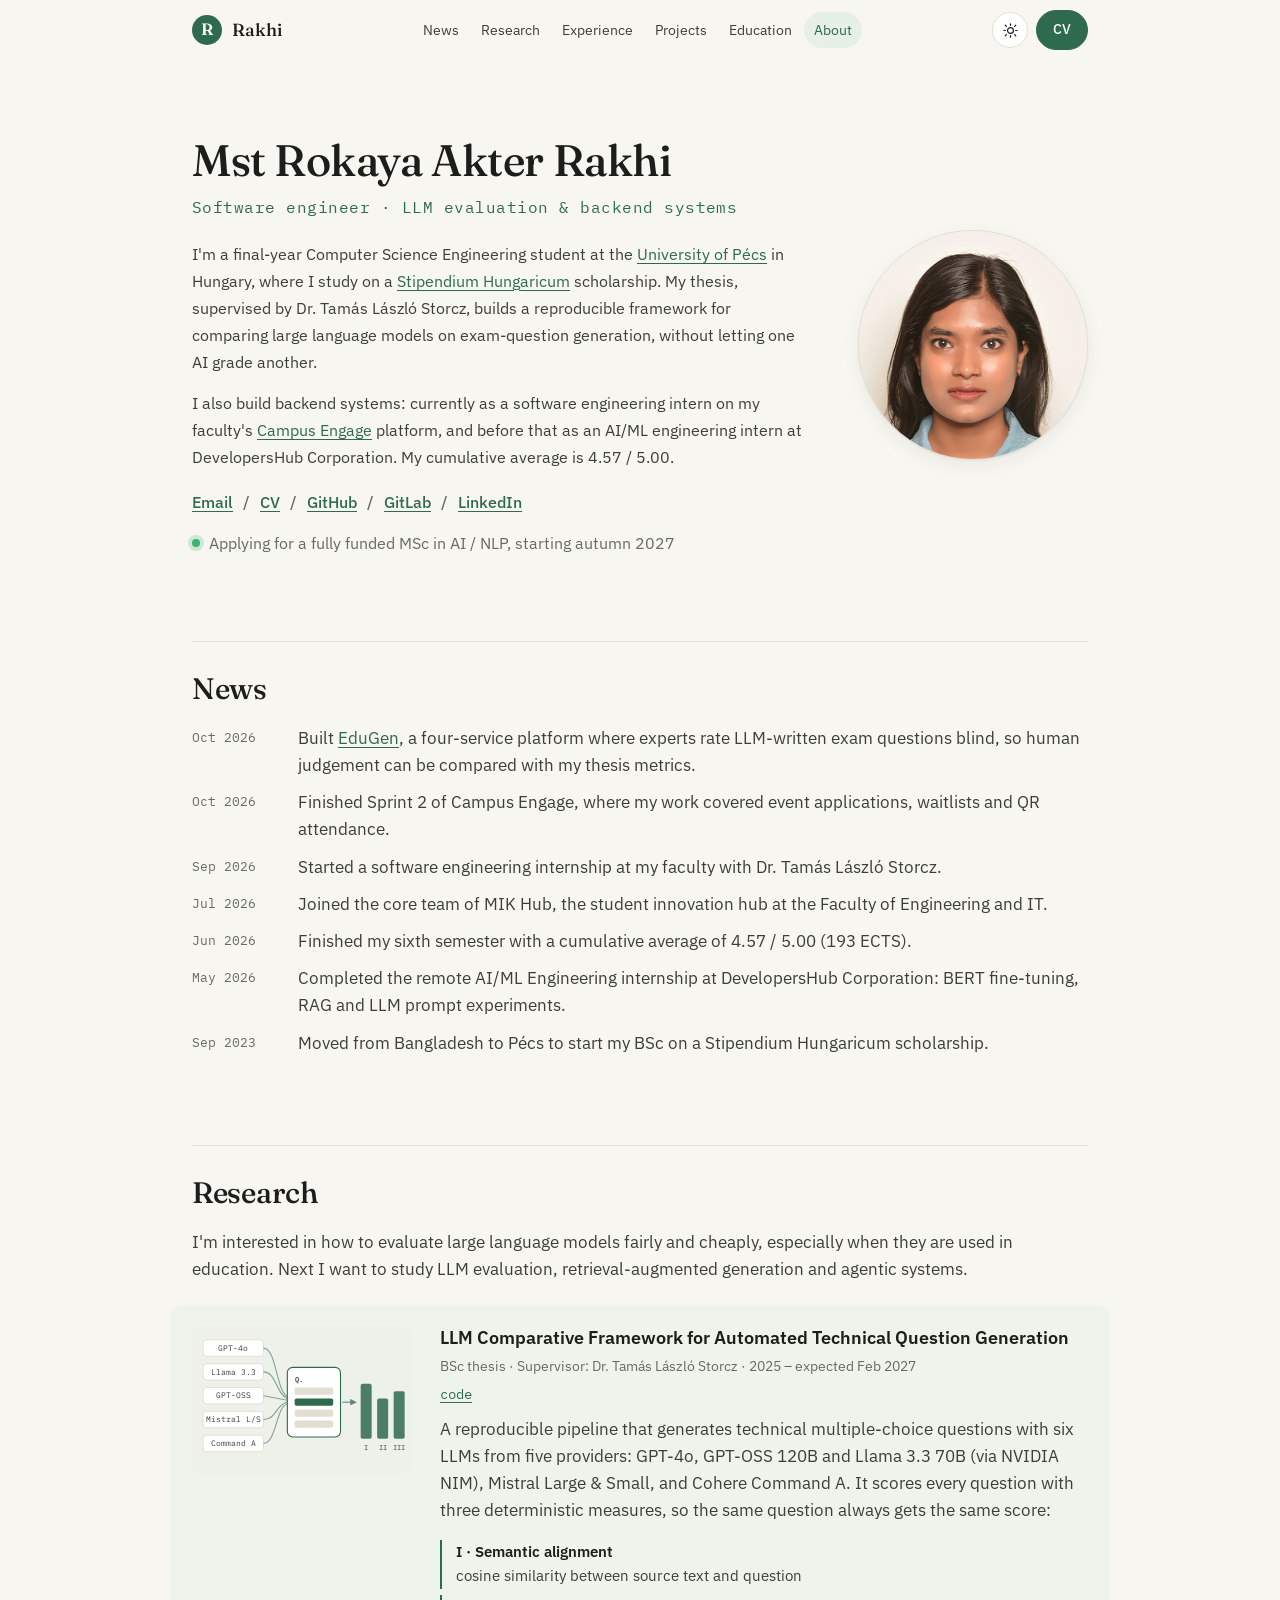
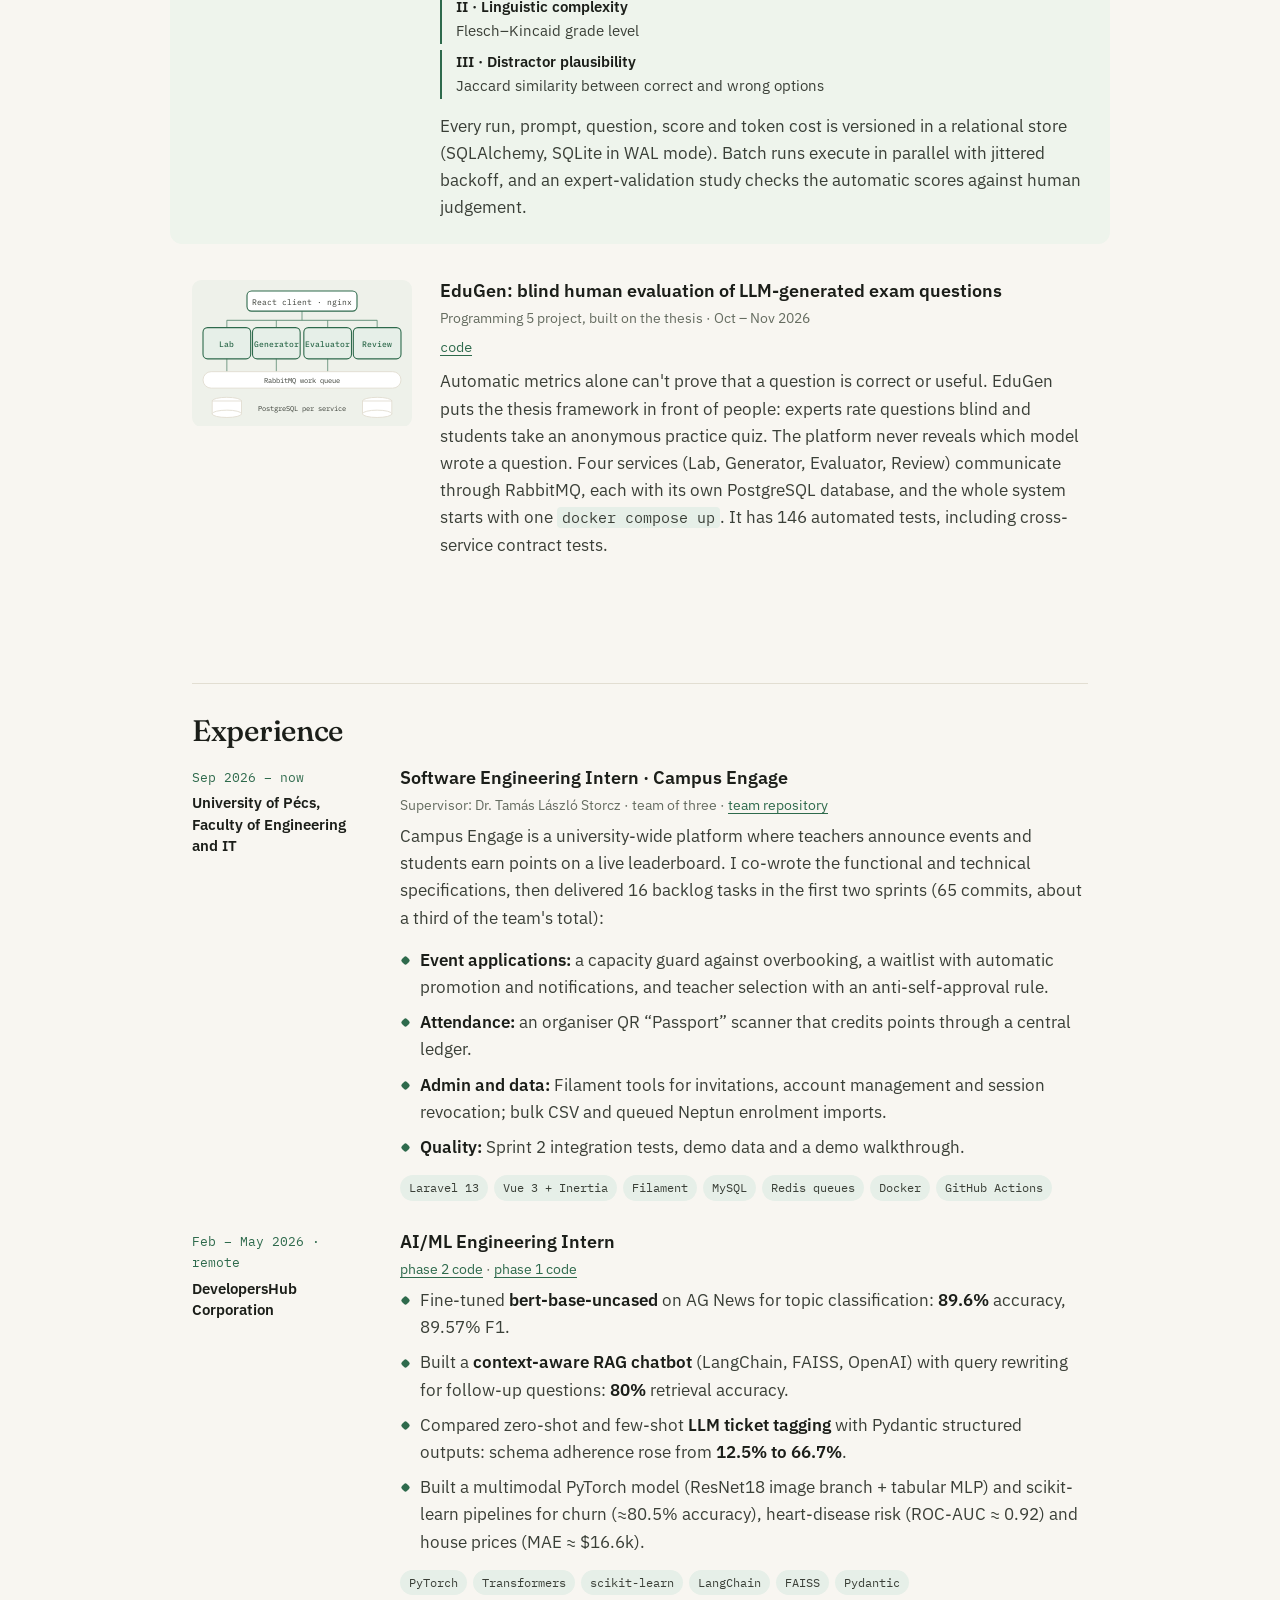
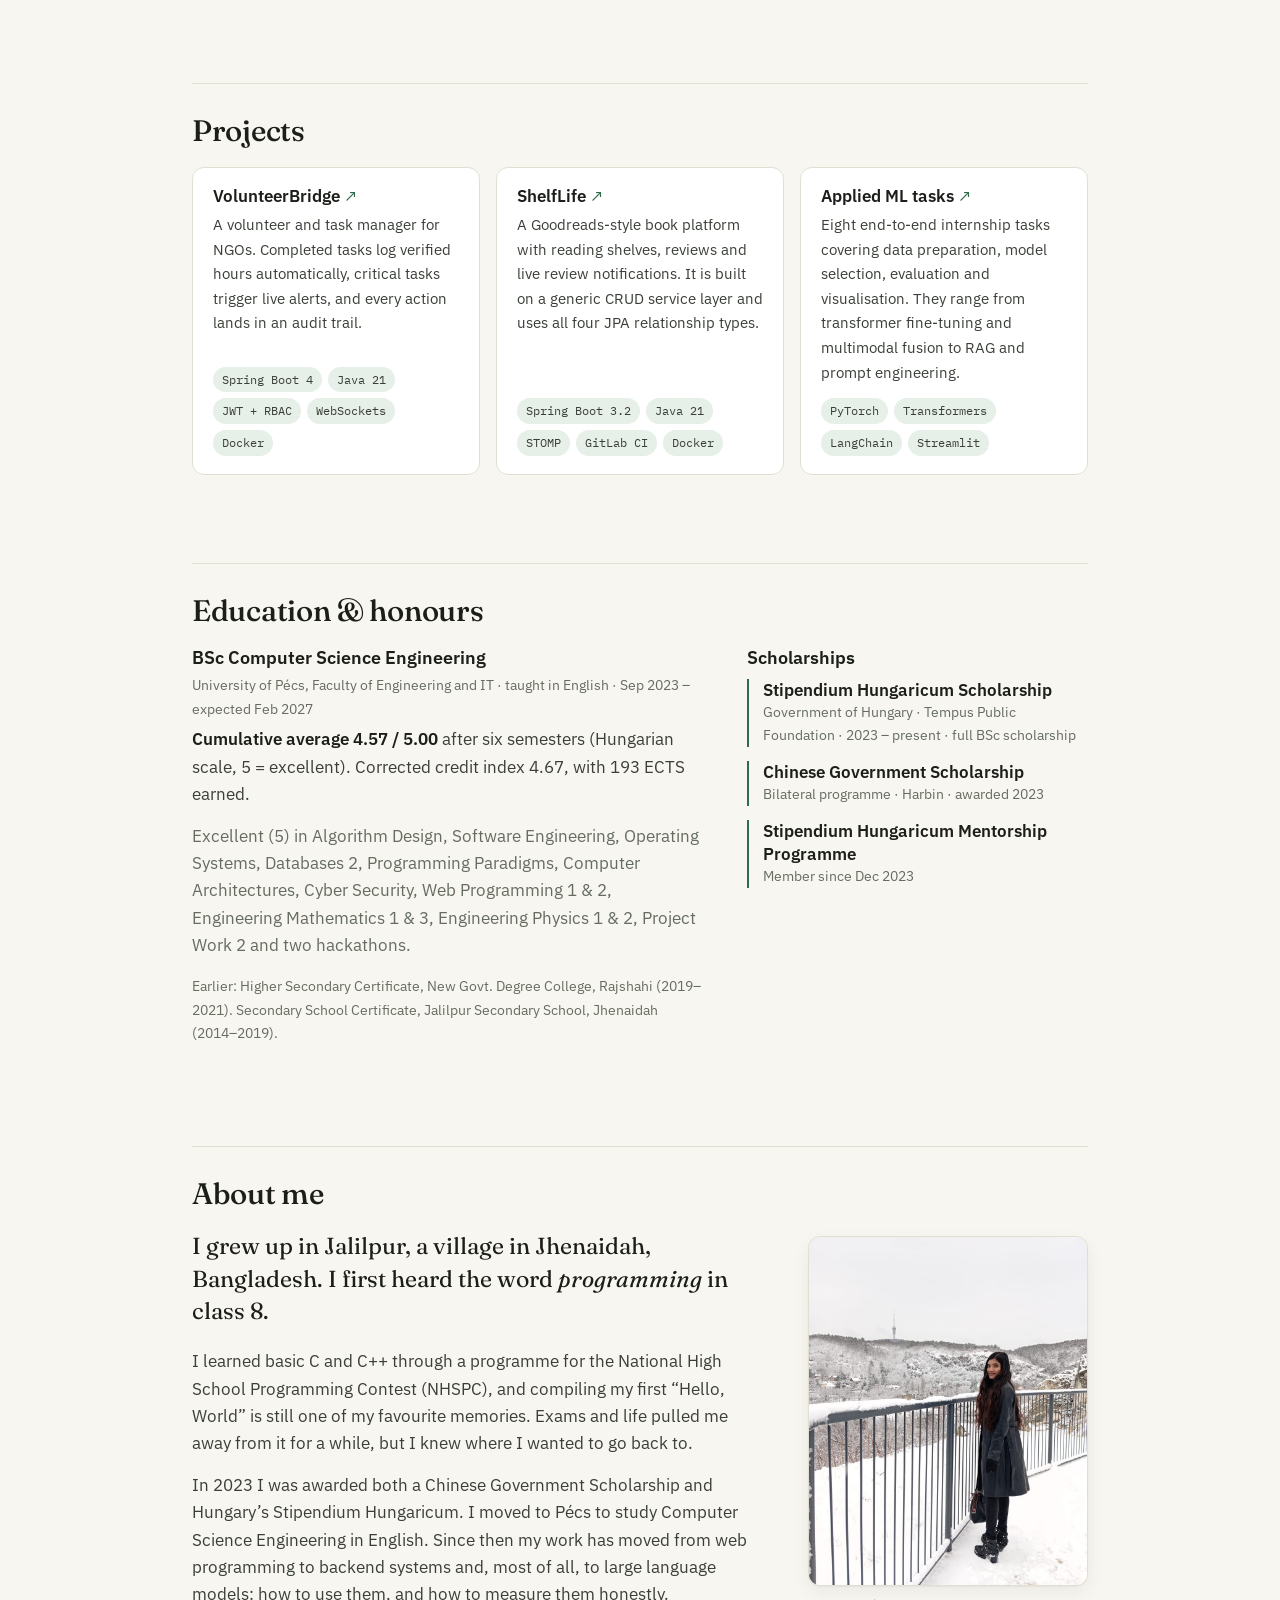
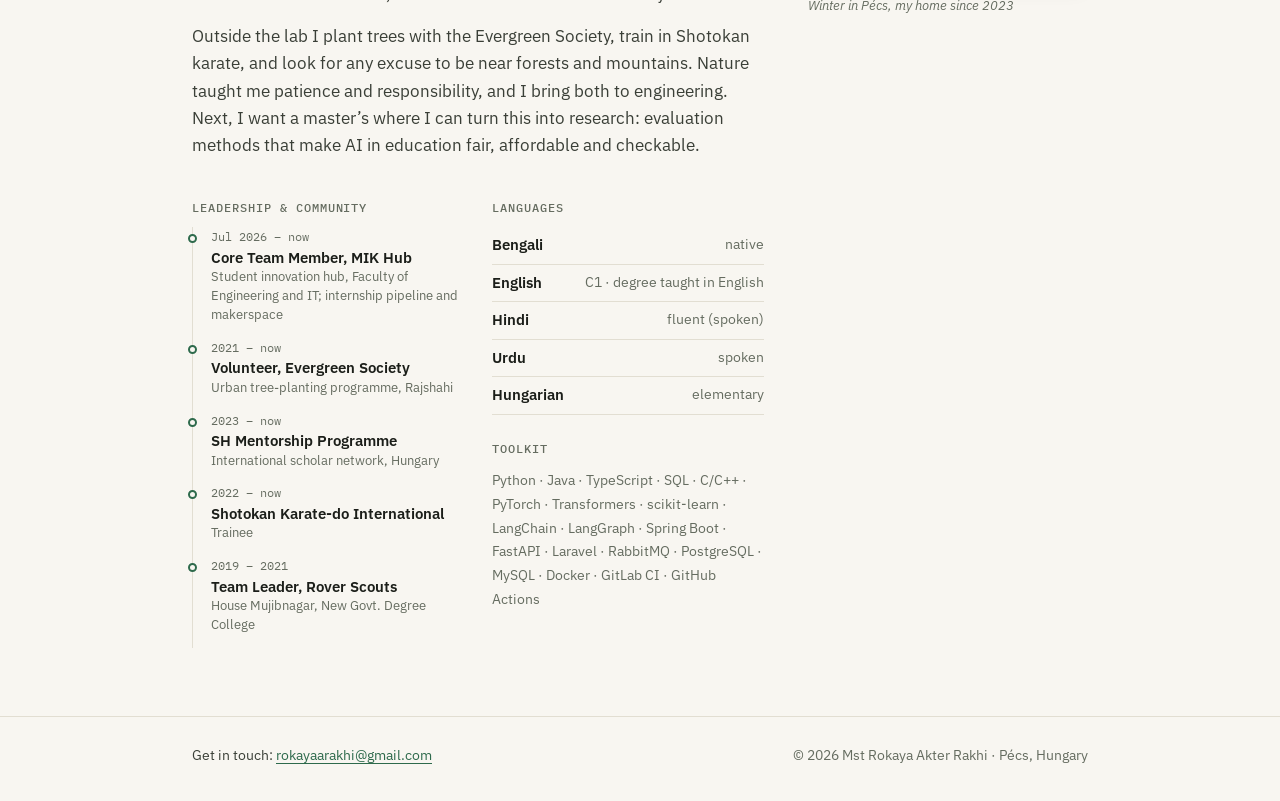
==== commit fb9dccfd: "Use exact dates for MIK Hub and DevelopersHub roles" ====
--- a/index.html
+++ b/index.html
@@ -108,9 +108,9 @@
           <div><dt>Oct 2026</dt><dd>Built <a href="https://github.com/chaad404/edugen-microservices" target="_blank" rel="noopener">EduGen</a>, a four-service platform where experts rate LLM-written exam questions blind, so human judgement can be compared with my thesis metrics.</dd></div>
           <div><dt>Oct 2026</dt><dd>Finished Sprint 2 of Campus Engage, where my work covered event applications, waitlists and QR attendance.</dd></div>
           <div><dt>Sep 2026</dt><dd>Started a software engineering internship at my faculty with Dr. Tamás László Storcz.</dd></div>
+          <div><dt>Jul 2026</dt><dd>Joined the core team of MIK Hub, the student innovation hub at the Faculty of Engineering and IT.</dd></div>
           <div><dt>Jun 2026</dt><dd>Finished my sixth semester with a cumulative average of 4.57 / 5.00 (193 ECTS).</dd></div>
-          <div><dt>2026</dt><dd>Joined the core team of MIK Hub, the student innovation hub at the Faculty of Engineering and IT.</dd></div>
-          <div><dt>Apr 2026</dt><dd>Completed the AI/ML Engineering internship at DevelopersHub Corporation: BERT fine-tuning, RAG and LLM prompt experiments.</dd></div>
+          <div><dt>May 2026</dt><dd>Completed the remote AI/ML Engineering internship at DevelopersHub Corporation: BERT fine-tuning, RAG and LLM prompt experiments.</dd></div>
           <div><dt>Sep 2023</dt><dd>Moved from Bangladesh to Pécs to start my BSc on a Stipendium Hungaricum scholarship.</dd></div>
         </dl>
       </div>
@@ -225,7 +225,7 @@
 
         <article class="entry">
           <div class="entry-meta">
-            <p class="entry-date">2026 · two phases</p>
+            <p class="entry-date">Feb – May 2026 · remote</p>
             <p class="entry-org">DevelopersHub Corporation</p>
           </div>
           <div class="entry-body">
@@ -306,7 +306,7 @@
               <div>
                 <h3 class="mini-title">Leadership &amp; community</h3>
                 <ol class="timeline">
-                  <li><span>2026 – now</span><b>Core Team Member, MIK Hub</b><small>Student innovation hub, Faculty of Engineering and IT; internship pipeline and makerspace</small></li>
+                  <li><span>Jul 2026 – now</span><b>Core Team Member, MIK Hub</b><small>Student innovation hub, Faculty of Engineering and IT; internship pipeline and makerspace</small></li>
                   <li><span>2021 – now</span><b>Volunteer, Evergreen Society</b><small>Urban tree-planting programme, Rajshahi</small></li>
                   <li><span>2023 – now</span><b>SH Mentorship Programme</b><small>International scholar network, Hungary</small></li>
                   <li><span>2022 – now</span><b>Shotokan Karate-do International</b><small>Trainee</small></li>
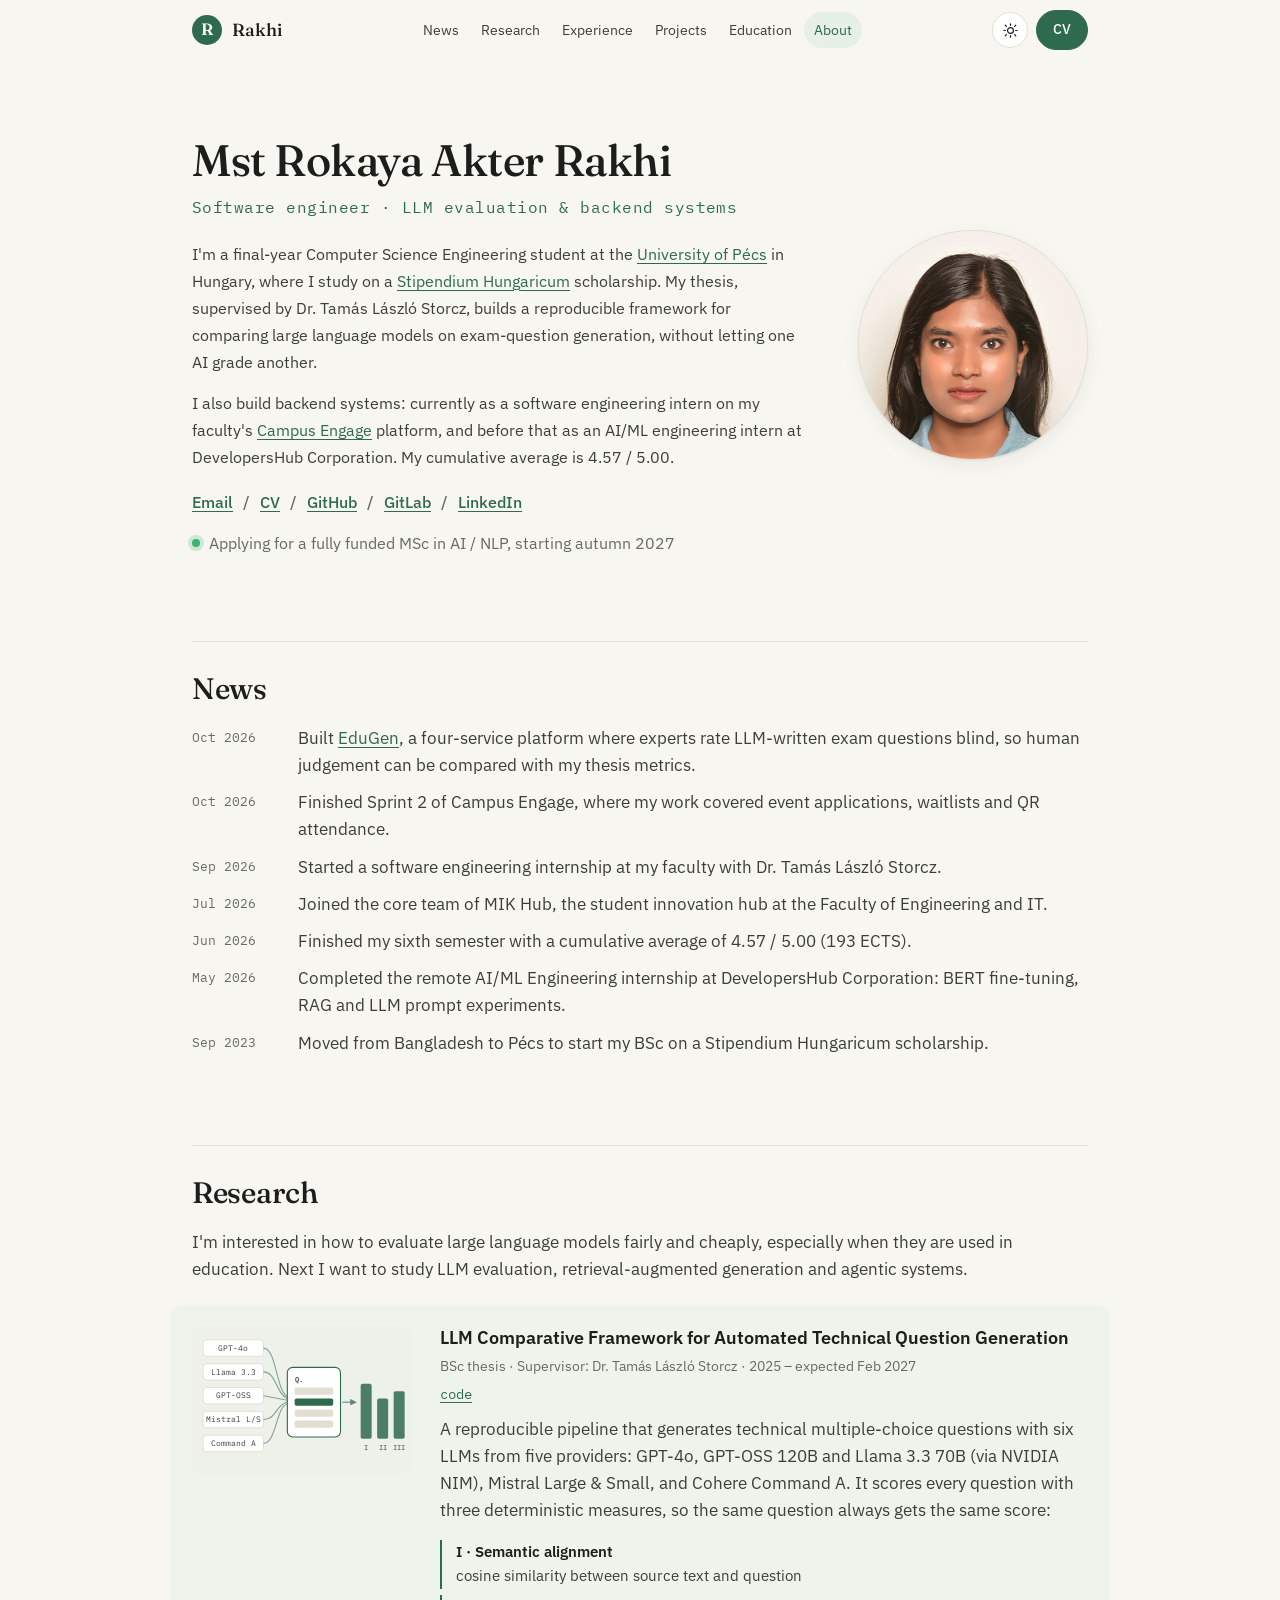
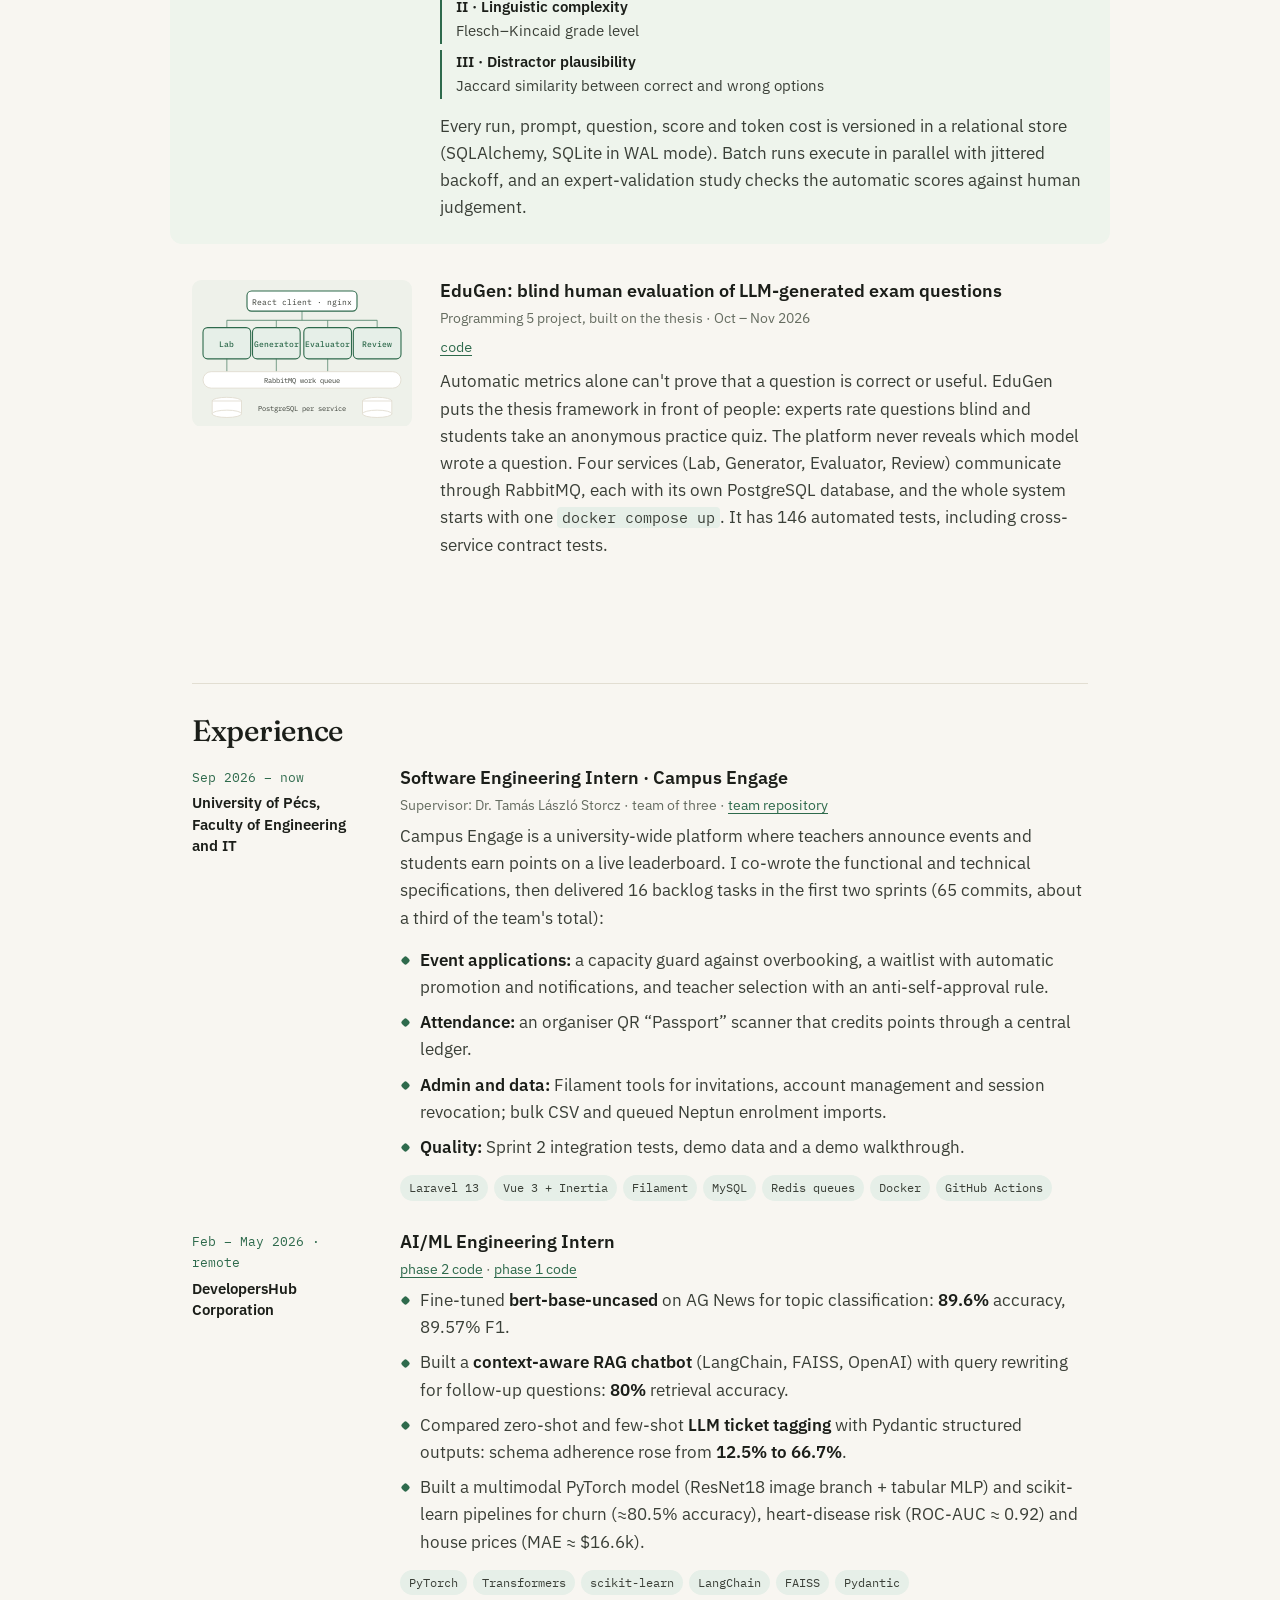
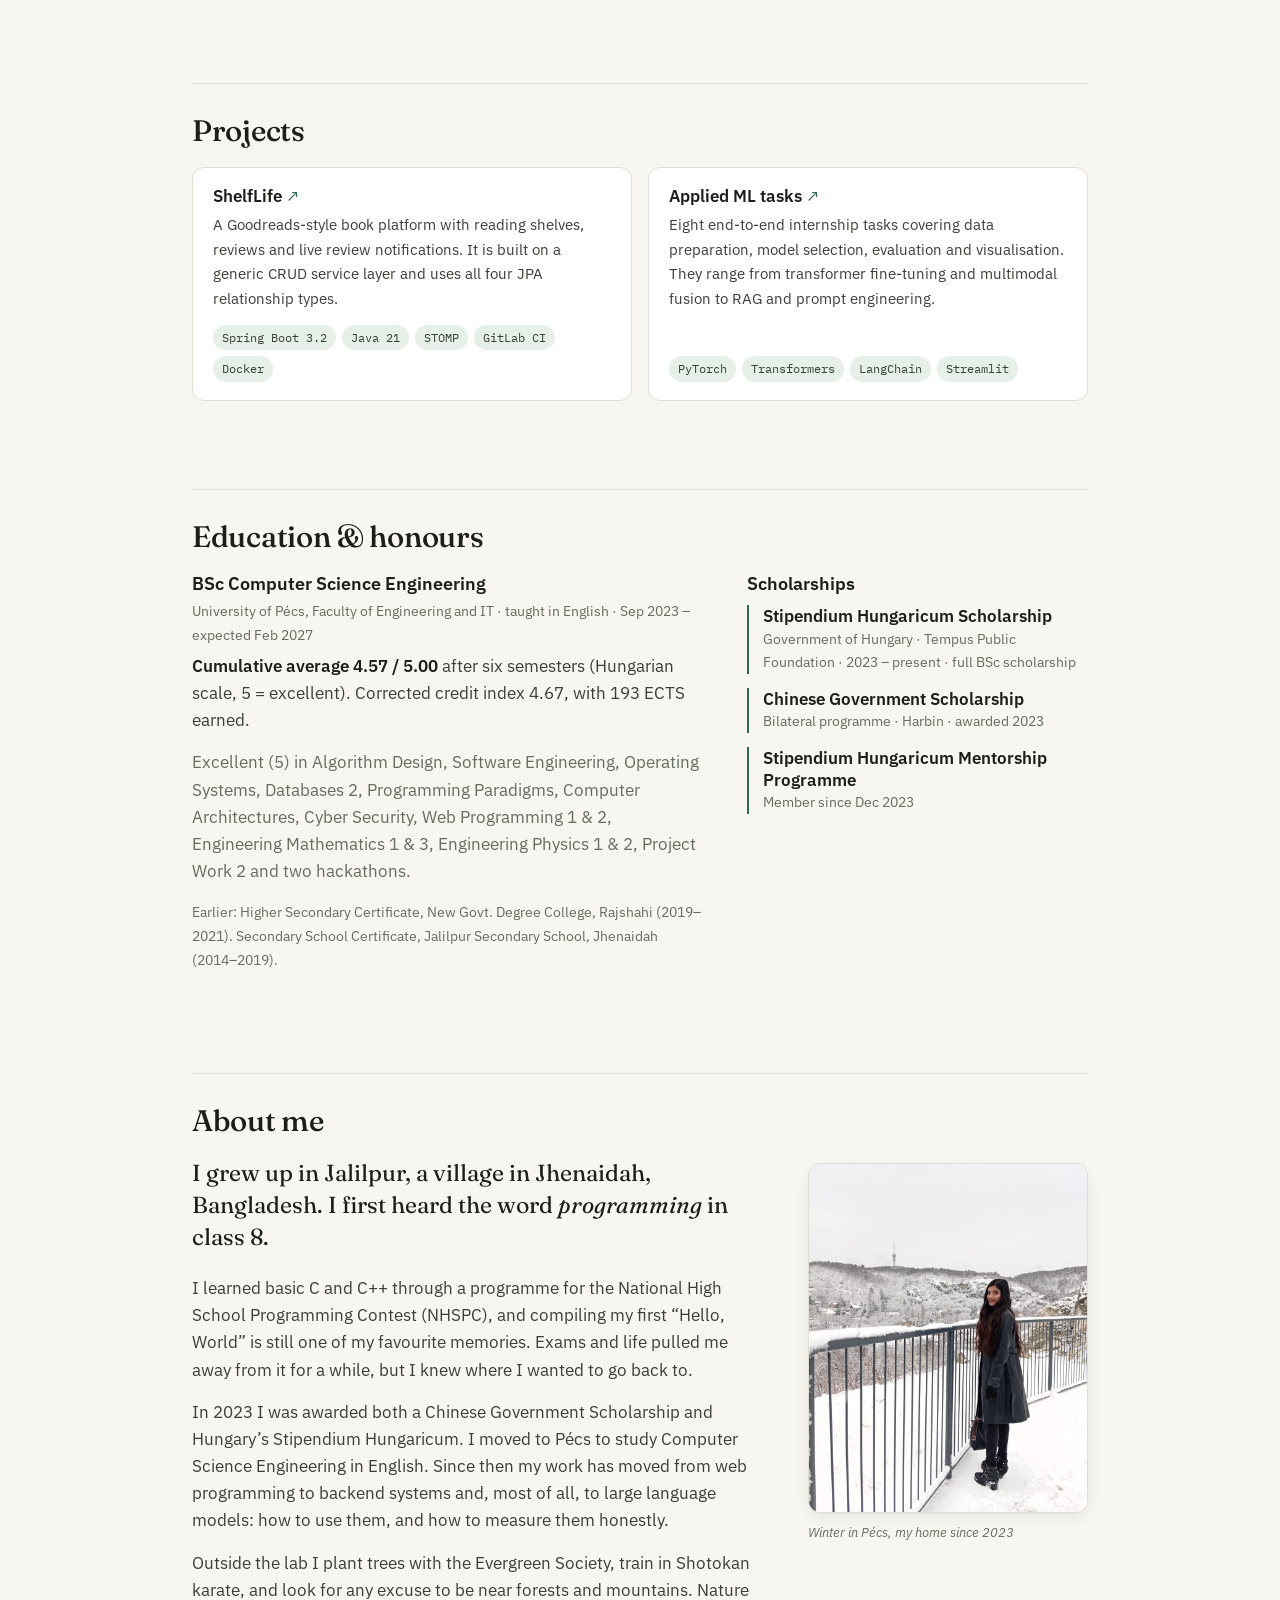
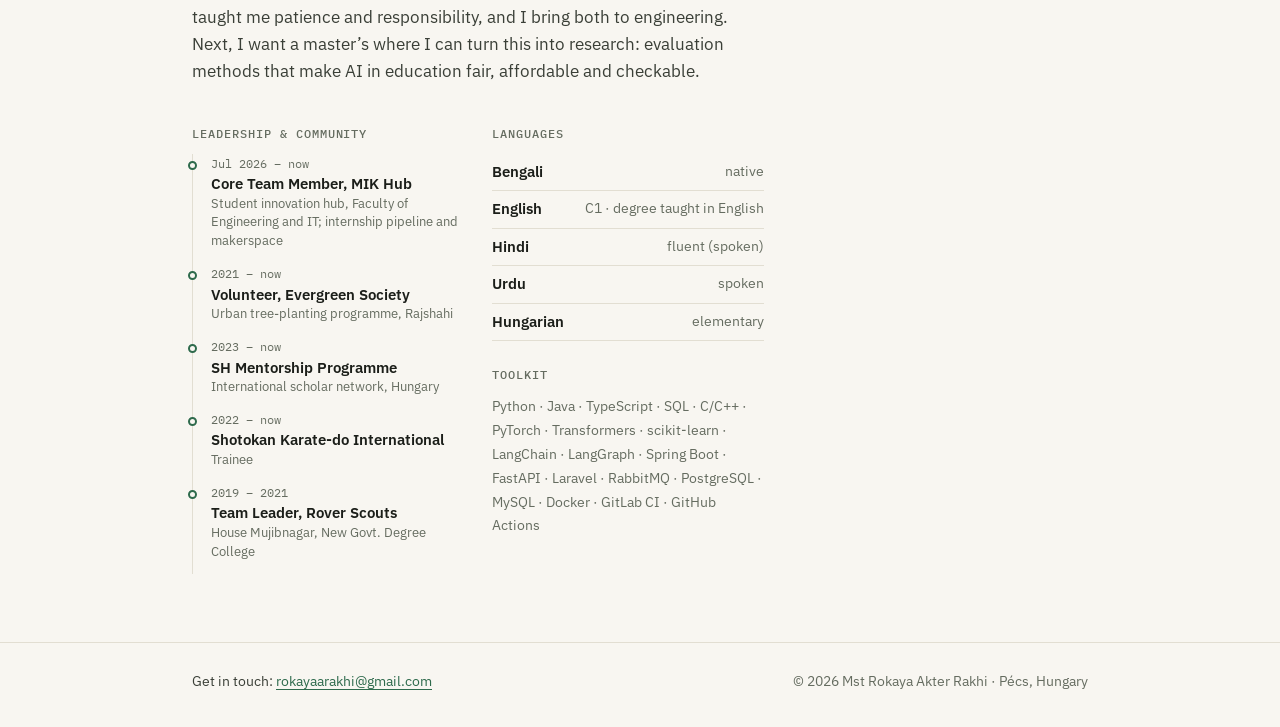
==== commit 040a46c5: "Remove VolunteerBridge from the site and CV" ====
--- a/index.html
+++ b/index.html
@@ -248,11 +248,6 @@
       <div class="container">
         <h2>Projects</h2>
         <div class="project-grid">
-          <article class="project">
-            <h3><a href="https://gitlab.com/rokayaarakhi/volunteerbridge" target="_blank" rel="noopener">VolunteerBridge</a></h3>
-            <p>A volunteer and task manager for NGOs. Completed tasks log verified hours automatically, critical tasks trigger live alerts, and every action lands in an audit trail.</p>
-            <ul class="tags"><li>Spring Boot 4</li><li>Java 21</li><li>JWT + RBAC</li><li>WebSockets</li><li>Docker</li></ul>
-          </article>
           <article class="project">
             <h3><a href="https://gitlab.com/rokayaarakhi/selflife" target="_blank" rel="noopener">ShelfLife</a></h3>
             <p>A Goodreads-style book platform with reading shelves, reviews and live review notifications. It is built on a generic CRUD service layer and uses all four JPA relationship types.</p>
--- a/assets/css/style.css
+++ b/assets/css/style.css
@@ -242,7 +242,7 @@
 }
 
 /* Projects ------------------------------------------------------------------ */
-.project-grid { display: grid; grid-template-columns: repeat(3, minmax(0, 1fr)); gap: 16px; }
+.project-grid { display: grid; grid-template-columns: repeat(2, minmax(0, 1fr)); gap: 16px; }
 .project {
   display: flex; flex-direction: column; background: var(--surface); border: 1px solid var(--rule);
   border-radius: var(--radius); padding: 18px 20px;
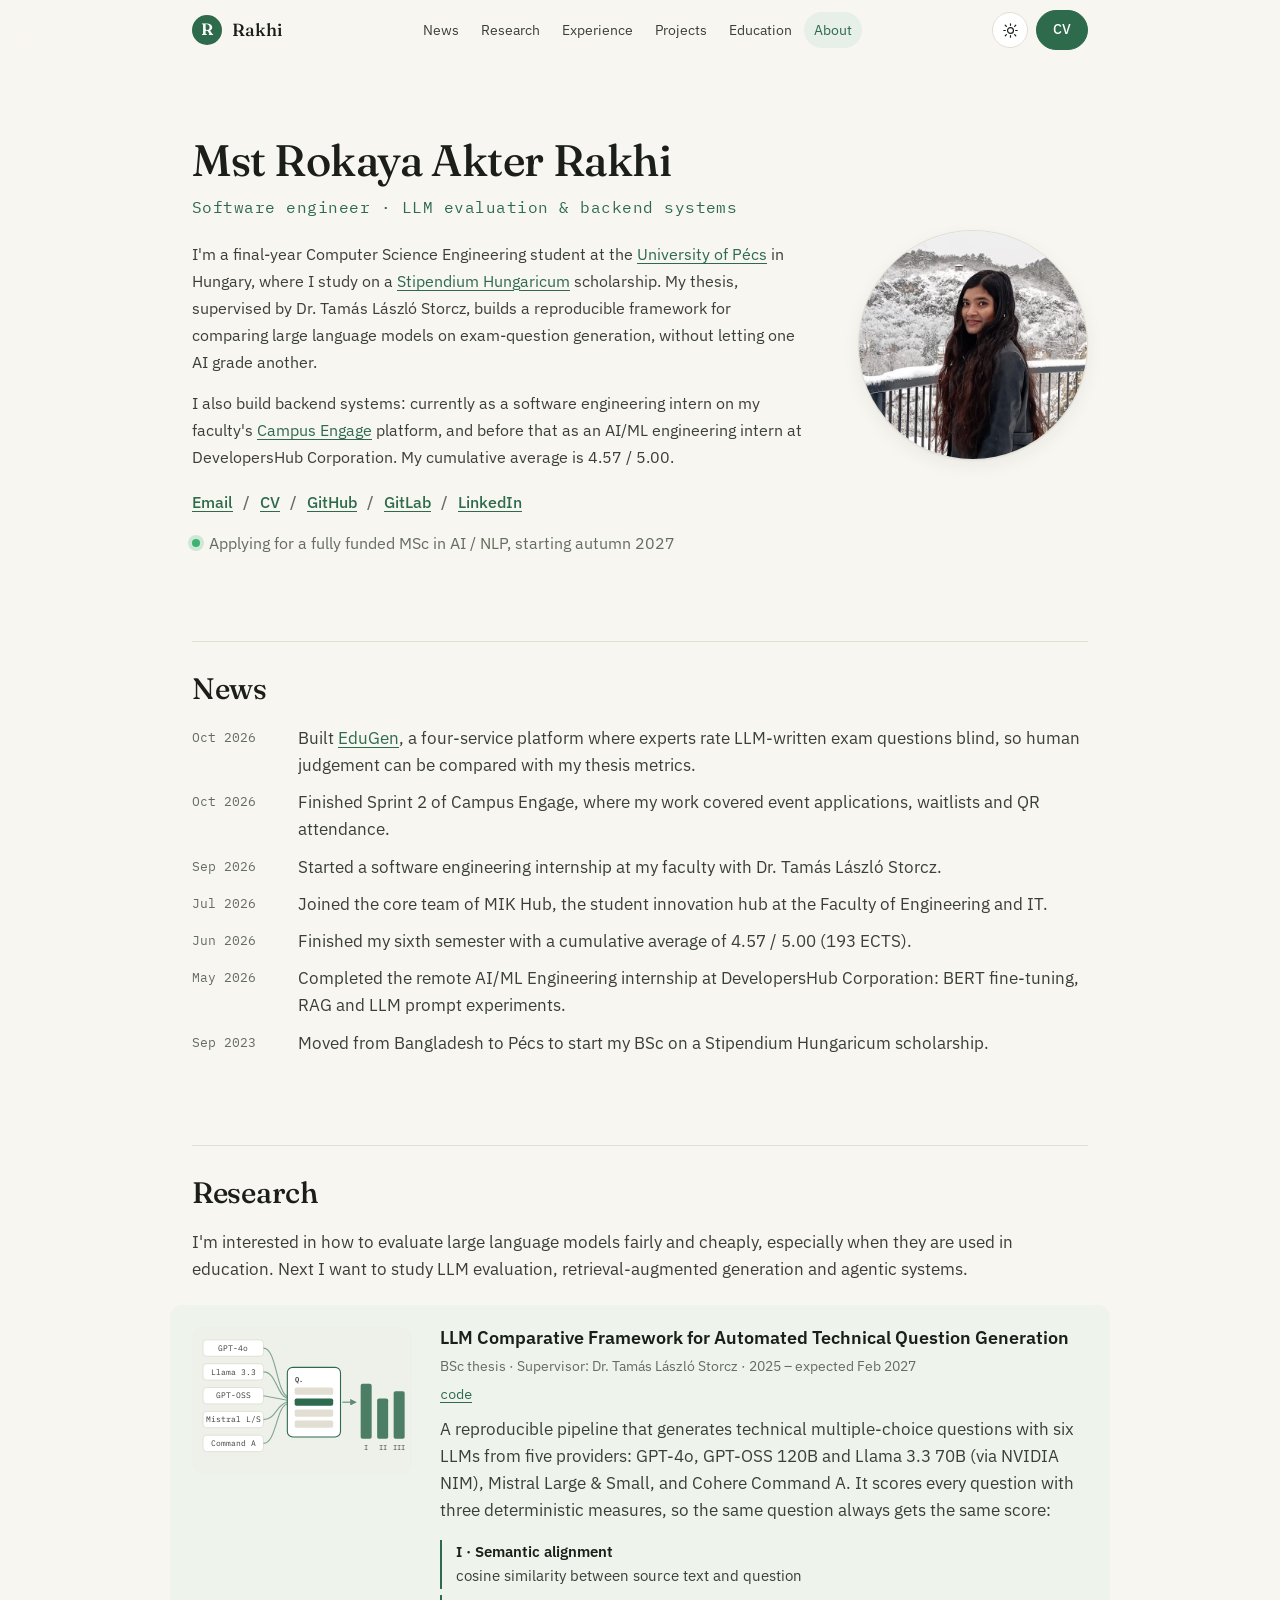
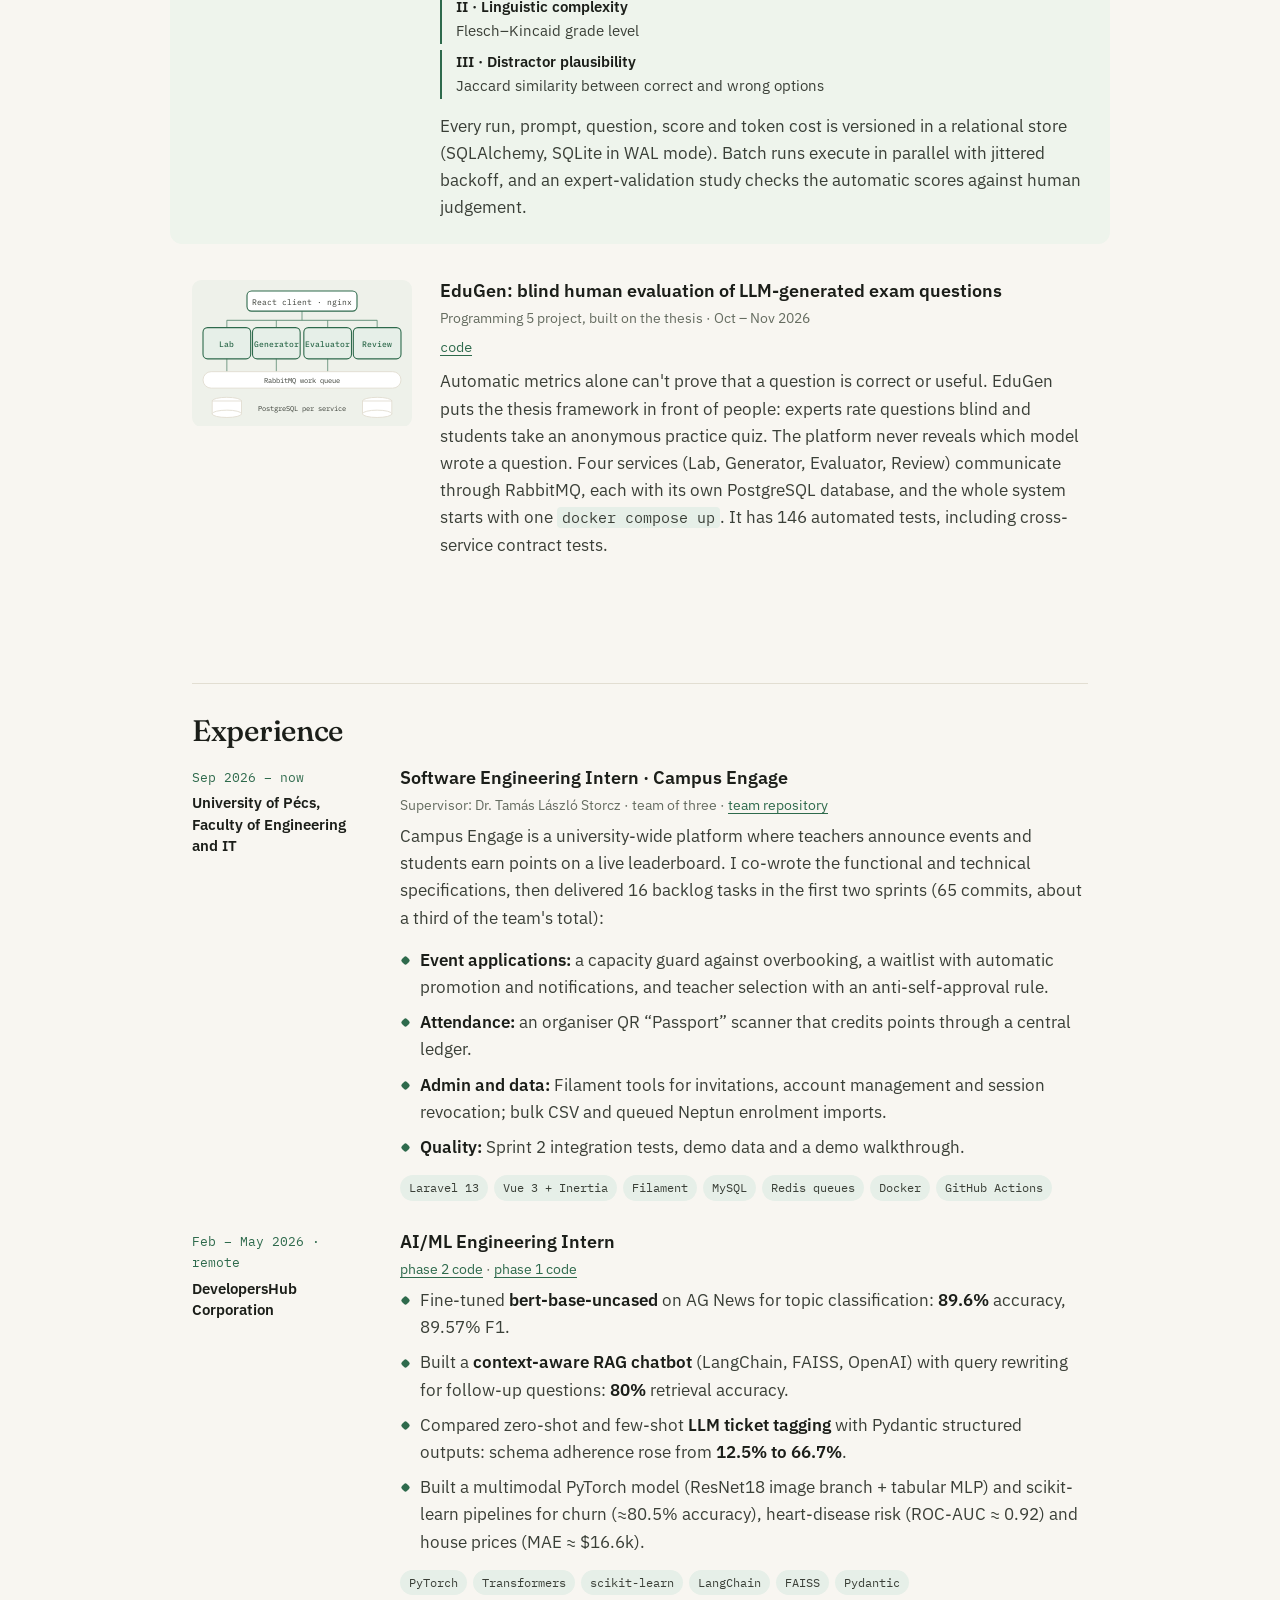
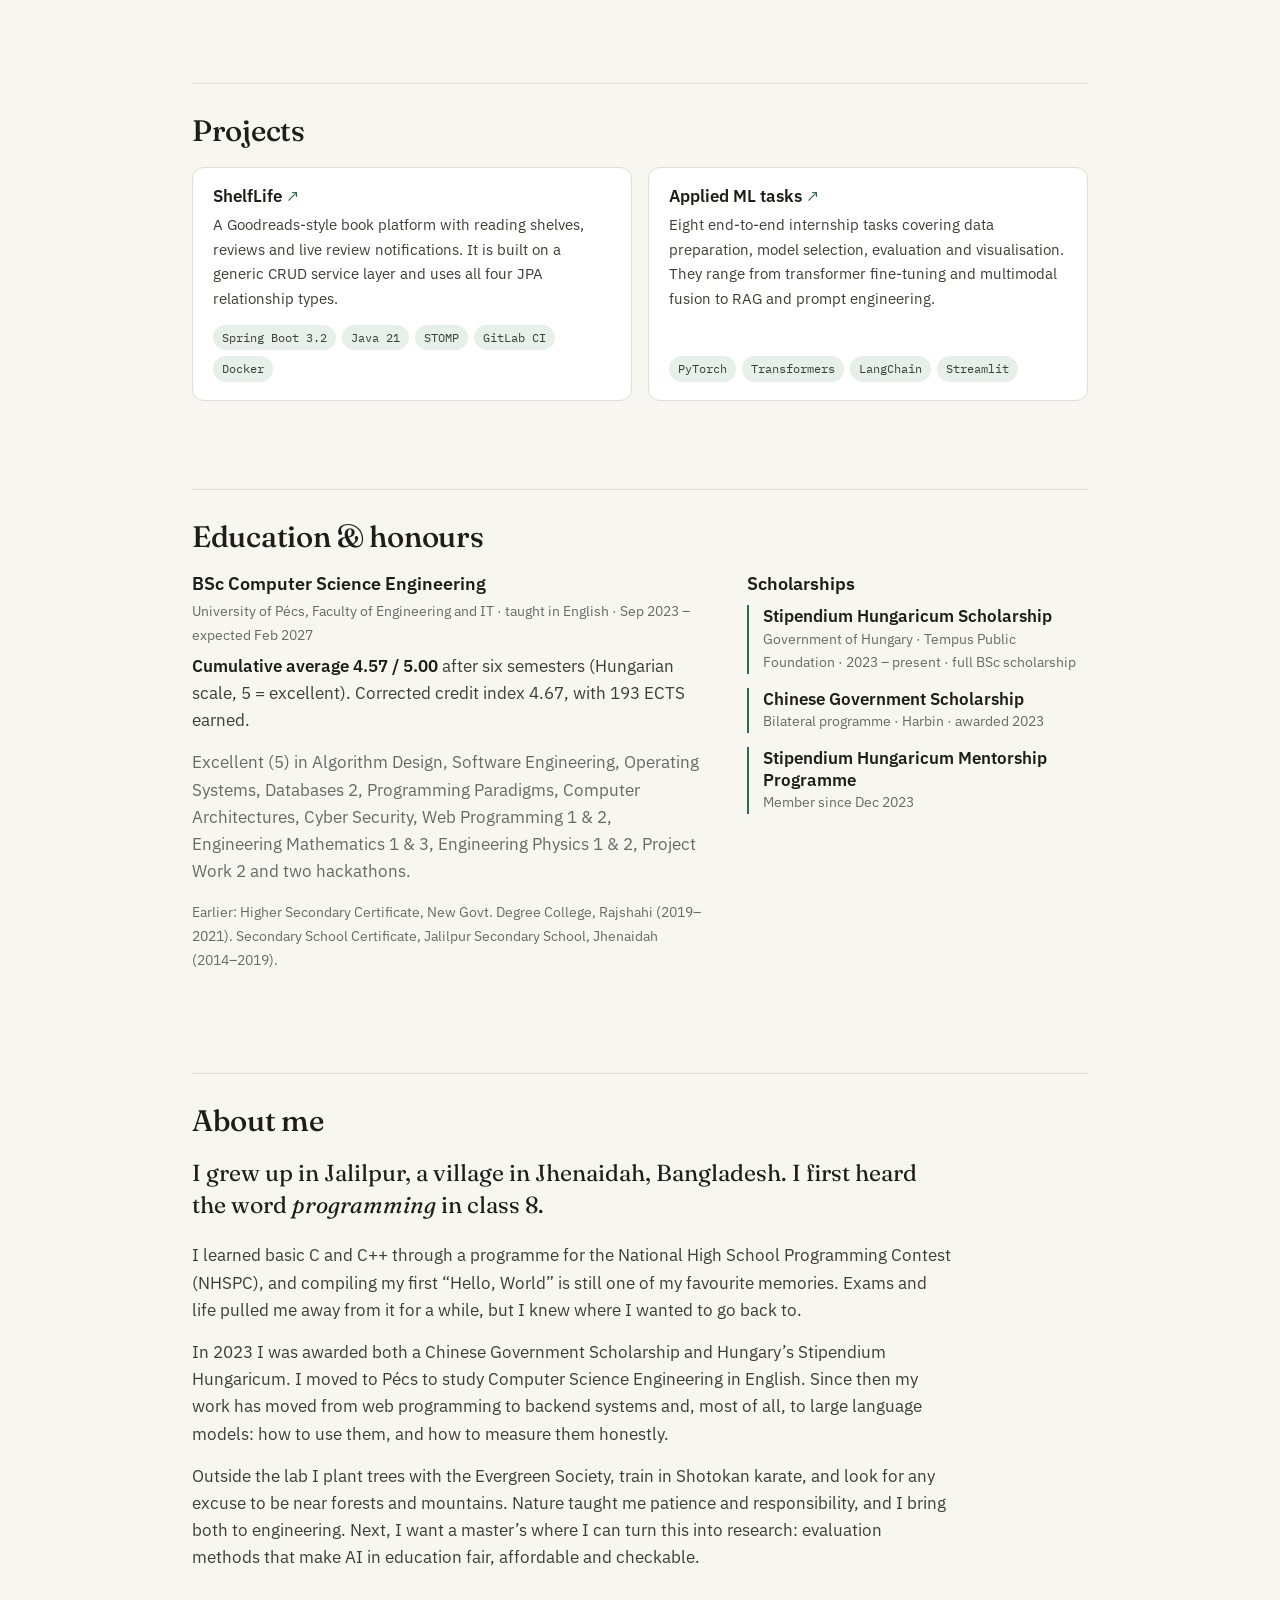
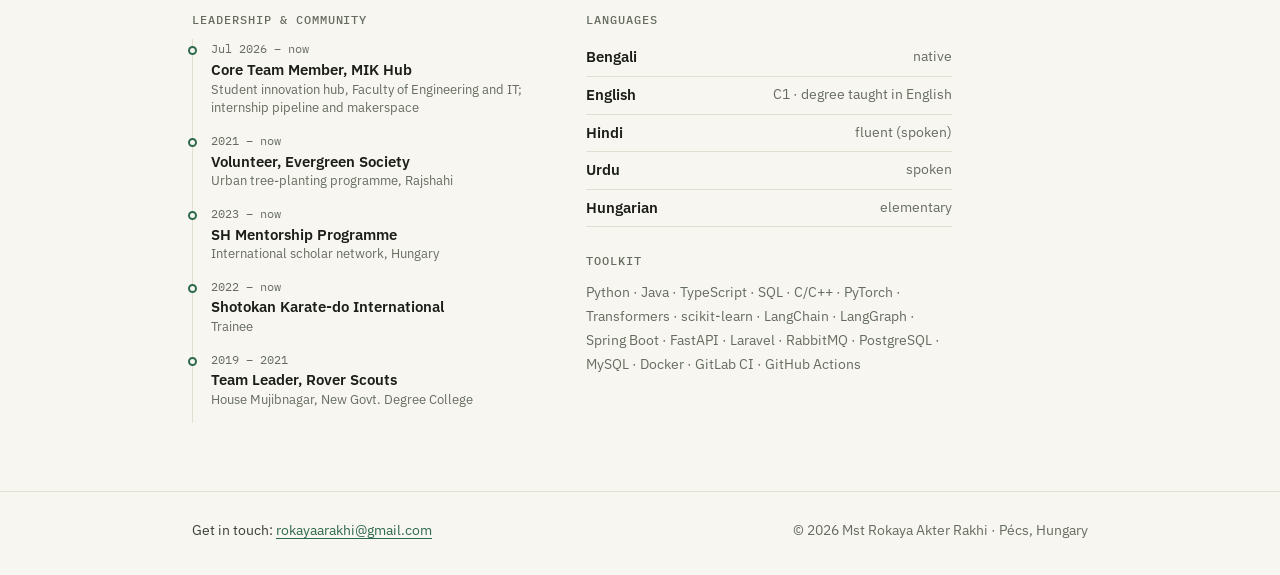
==== commit 181741b6: "Use the winter photo in Pécs as the profile picture" ====
--- a/index.html
+++ b/index.html
@@ -9,7 +9,7 @@
   <meta property="og:type" content="profile">
   <meta property="og:title" content="Mst Rokaya Akter Rakhi · AI & Backend Engineer">
   <meta property="og:description" content="LLM evaluation research, AI/ML engineering and backend systems. University of Pécs, Stipendium Hungaricum scholar.">
-  <meta property="og:image" content="assets/img/rakhi.jpg">
+  <meta property="og:image" content="https://chaad404.github.io/assets/img/rakhi-portrait.jpg">
   <link rel="icon" href="assets/img/favicon.svg" type="image/svg+xml">
 
   <script>
@@ -95,7 +95,7 @@
         </div>
 
         <figure class="intro-photo">
-          <img src="assets/img/rakhi.jpg" alt="Portrait of Rakhi" width="395" height="531">
+          <img src="assets/img/rakhi-portrait.jpg" alt="Rakhi on a snowy lookout in Pécs, with wooded hills behind her" width="600" height="600">
         </figure>
       </div>
     </section>
@@ -323,11 +323,6 @@
               </div>
             </div>
           </div>
-
-          <figure class="life-photo">
-            <img src="assets/img/rakhi-winter.jpg" alt="Rakhi standing at a snowy lookout above wooded hills, with a TV tower on the ridge behind her" width="900" height="1195" loading="lazy">
-            <figcaption>Winter in Pécs, my home since 2023</figcaption>
-          </figure>
         </div>
       </div>
     </section>
--- a/assets/css/style.css
+++ b/assets/css/style.css
@@ -168,7 +168,7 @@
 
 .intro-photo { margin: 0; }
 .intro-photo img {
-  width: 100%; height: auto; aspect-ratio: 1; object-fit: cover; object-position: center 18%;
+  width: 100%; height: auto; aspect-ratio: 1; object-fit: cover; object-position: center;
   border-radius: 50%; border: 1px solid var(--rule); box-shadow: var(--shadow); background: var(--thumb-bg);
 }
 
@@ -263,7 +263,7 @@
 .honours span { display: block; font-size: .87rem; color: var(--muted); }
 
 /* About --------------------------------------------------------------------- */
-.about-grid { display: grid; grid-template-columns: minmax(0, 1fr) 280px; gap: clamp(24px, 4vw, 44px); align-items: start; }
+.about-grid { max-width: 760px; }
 .story-lead { font-family: var(--font-display); font-size: clamp(1.2rem, 2.4vw, 1.45rem); line-height: 1.4; color: var(--ink); }
 .two-col { display: grid; grid-template-columns: minmax(0, 1fr) minmax(0, 1fr); gap: 0 28px; }
 
@@ -281,13 +281,6 @@
 .lang-list li { display: flex; justify-content: space-between; gap: 12px; padding: 6px 0; border-bottom: 1px solid var(--rule); font-size: .93rem; }
 .lang-list span { color: var(--muted); font-size: .86rem; text-align: right; }
 .toolkit { font-size: .9rem; color: var(--muted); }
-
-.life-photo { margin: 6px 0 0; position: sticky; top: 84px; }
-.life-photo img {
-  width: 100%; height: auto; aspect-ratio: 4 / 5; object-fit: cover; object-position: 50% 75%;
-  border-radius: var(--radius); border: 1px solid var(--rule); box-shadow: var(--shadow); background: var(--thumb-bg);
-}
-.life-photo figcaption { margin-top: 8px; font-size: .84rem; color: var(--muted); font-style: italic; }
 
 /* Footer -------------------------------------------------------------------- */
 .site-footer { border-top: 1px solid var(--rule); padding: 26px 0 34px; margin-top: 24px; font-size: .9rem; }
@@ -313,8 +306,6 @@
   .site-nav a:last-child { border-bottom: 0; }
 
   .project-grid { grid-template-columns: 1fr 1fr; }
-  .about-grid { grid-template-columns: 1fr; }
-  .life-photo { position: static; max-width: 340px; }
 }
 
 @media (max-width: 680px) {
@@ -339,5 +330,4 @@
 @media print {
   .site-header, .skip-link { display: none; }
   .item-highlight { background: none; }
-  .life-photo { position: static; }
-}
+}
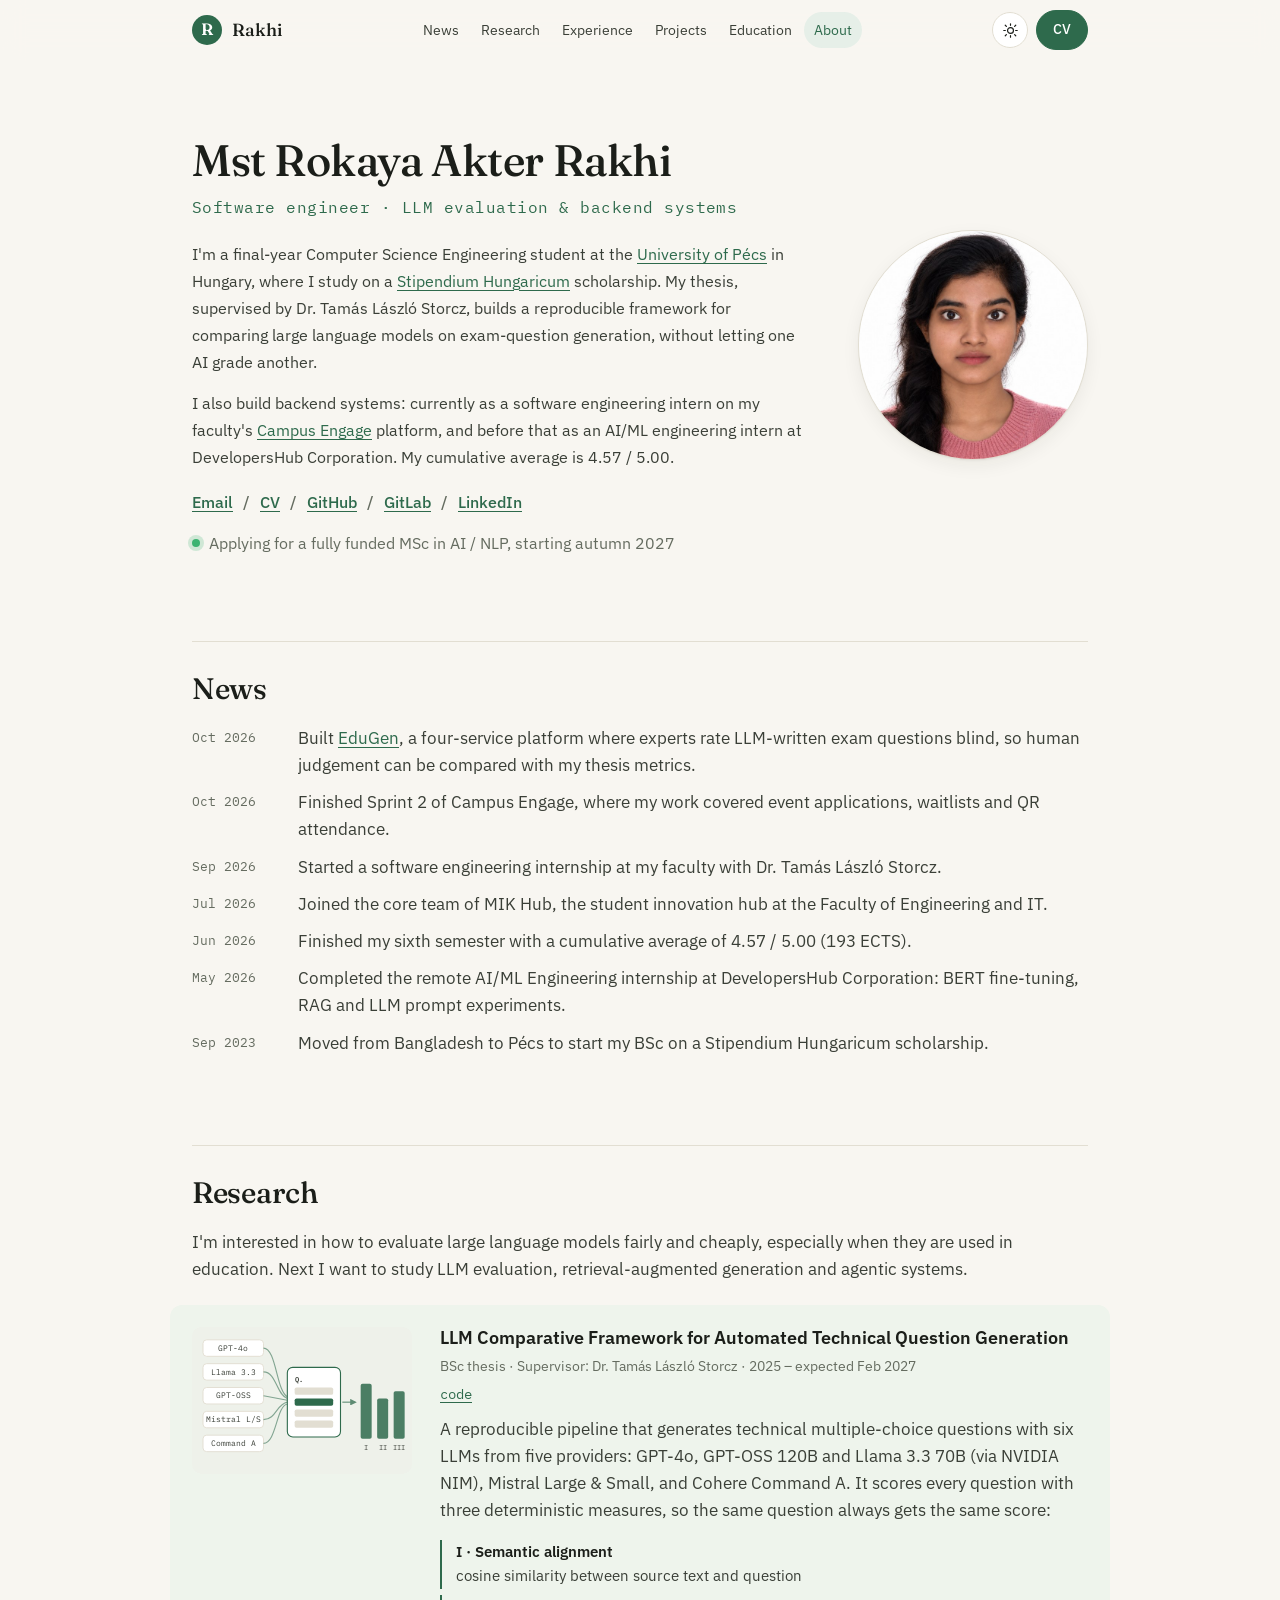
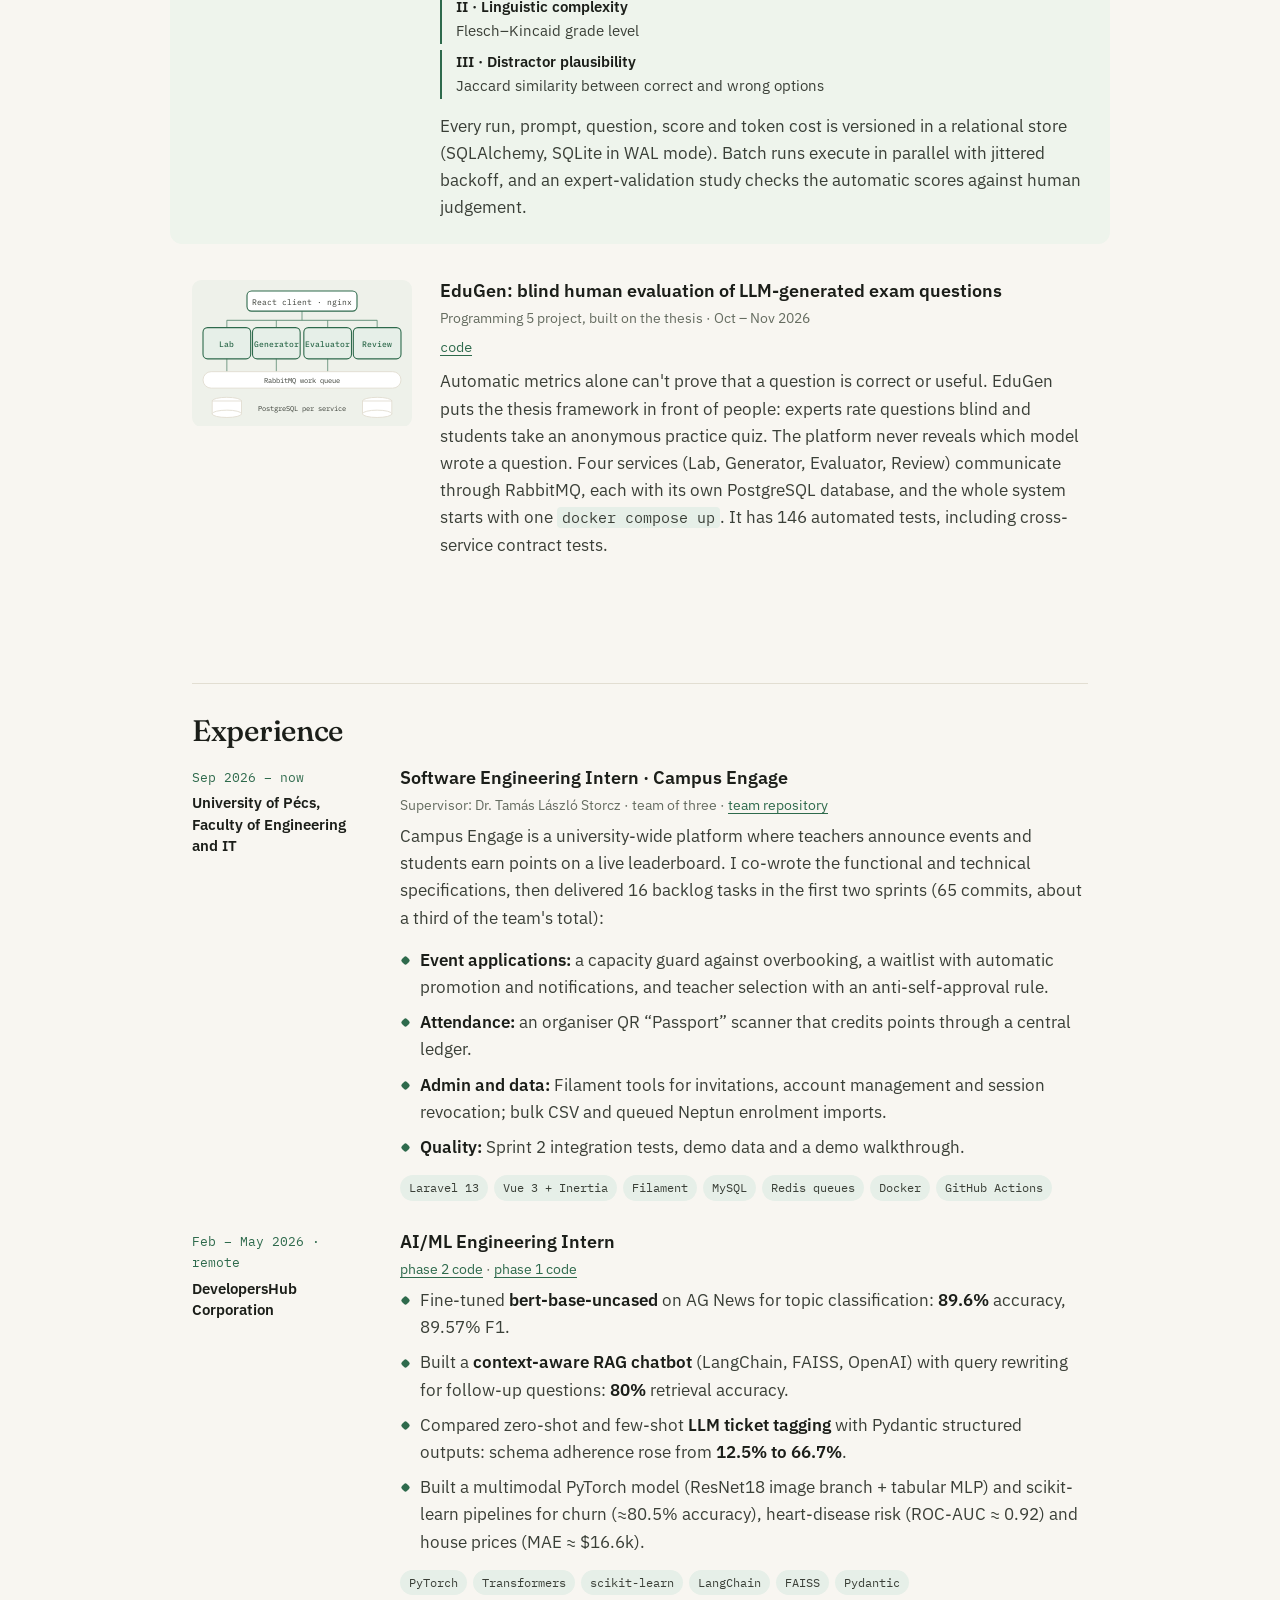
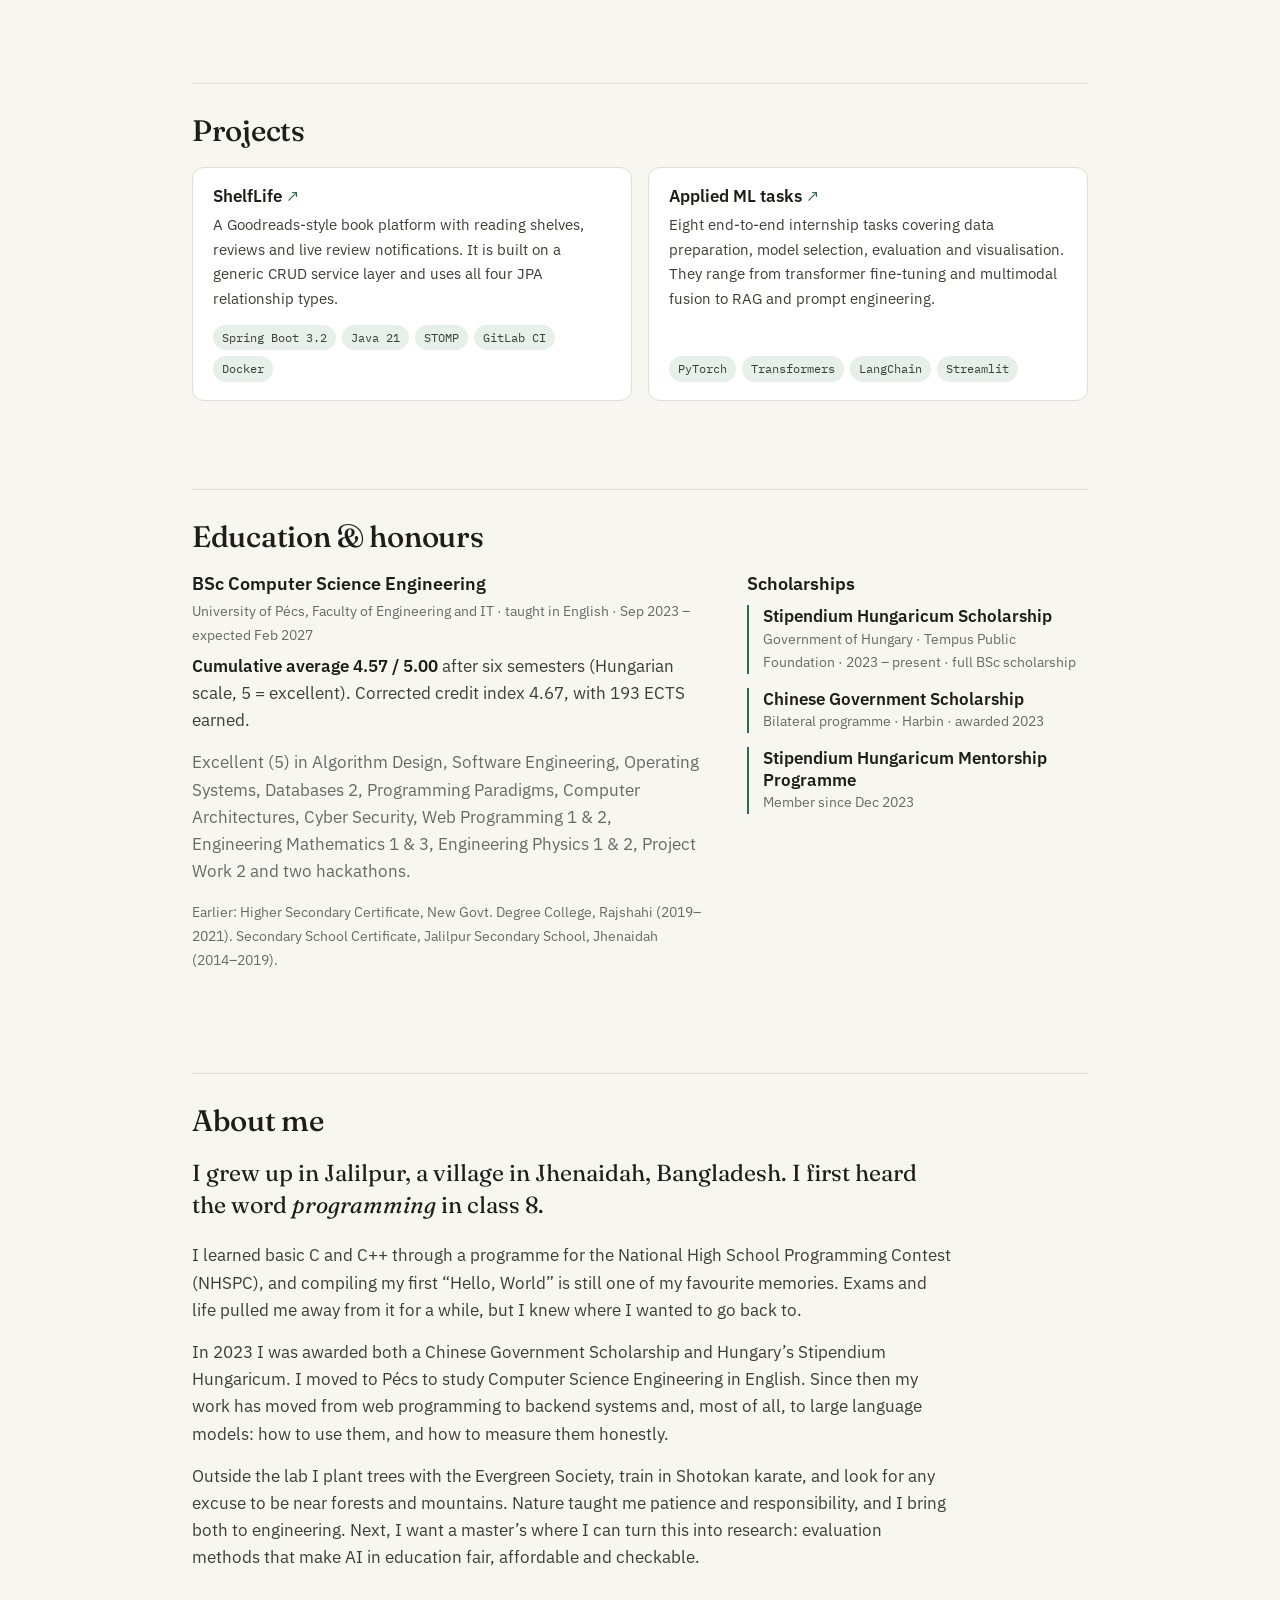
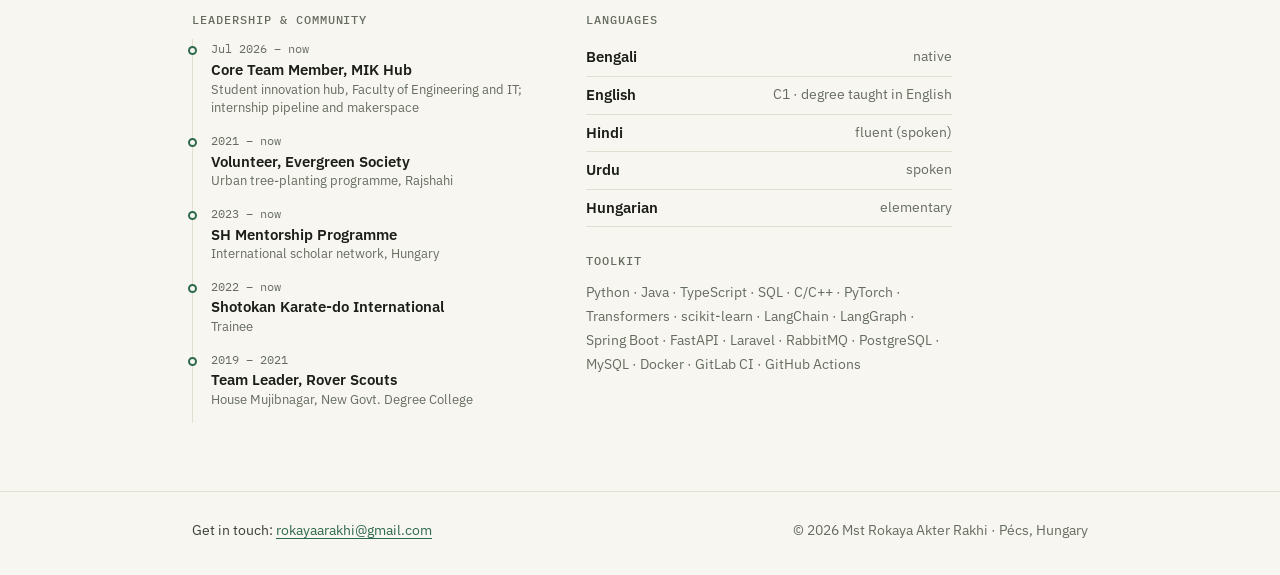
==== commit 40c40f93: "New profile portrait" ====
--- a/index.html
+++ b/index.html
@@ -95,7 +95,7 @@
         </div>
 
         <figure class="intro-photo">
-          <img src="assets/img/rakhi-portrait.jpg" alt="Rakhi on a snowy lookout in Pécs, with wooded hills behind her" width="600" height="600">
+          <img src="assets/img/rakhi-portrait.jpg" alt="Portrait of Rakhi" width="600" height="600">
         </figure>
       </div>
     </section>
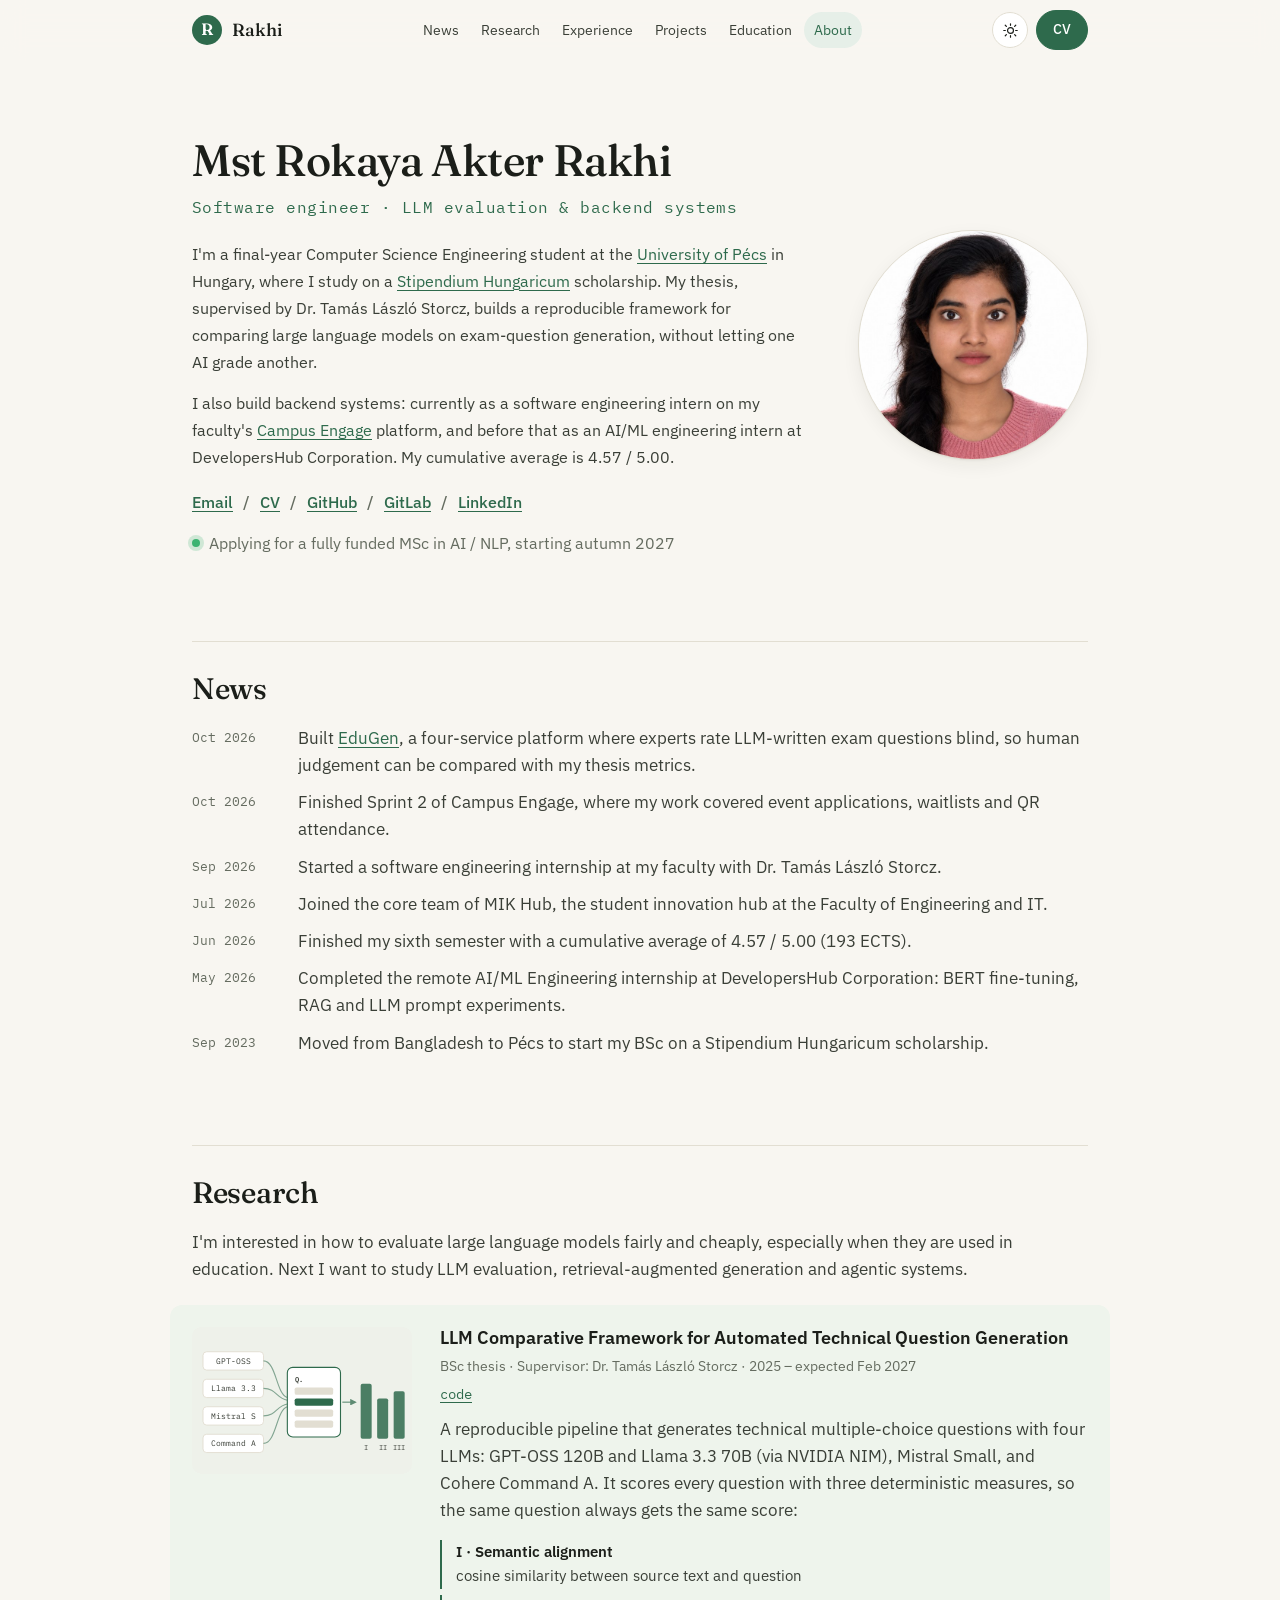
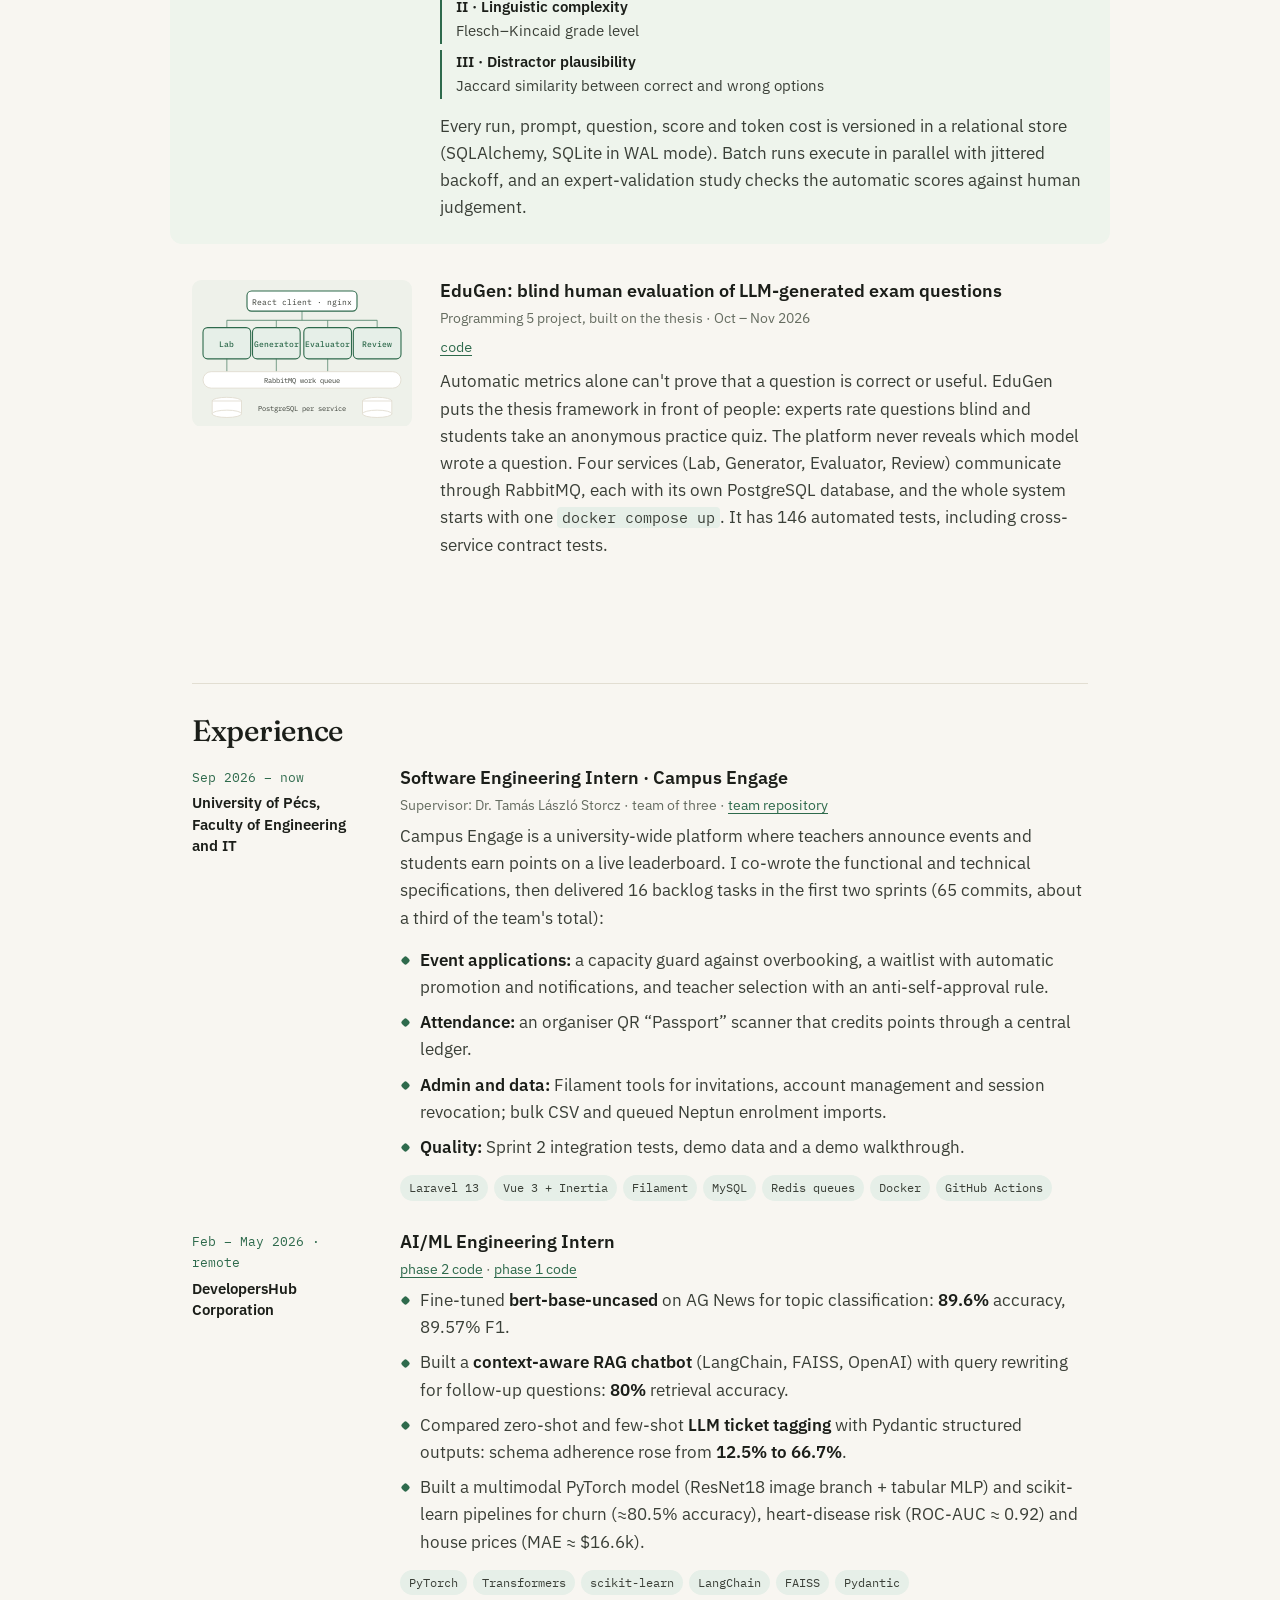
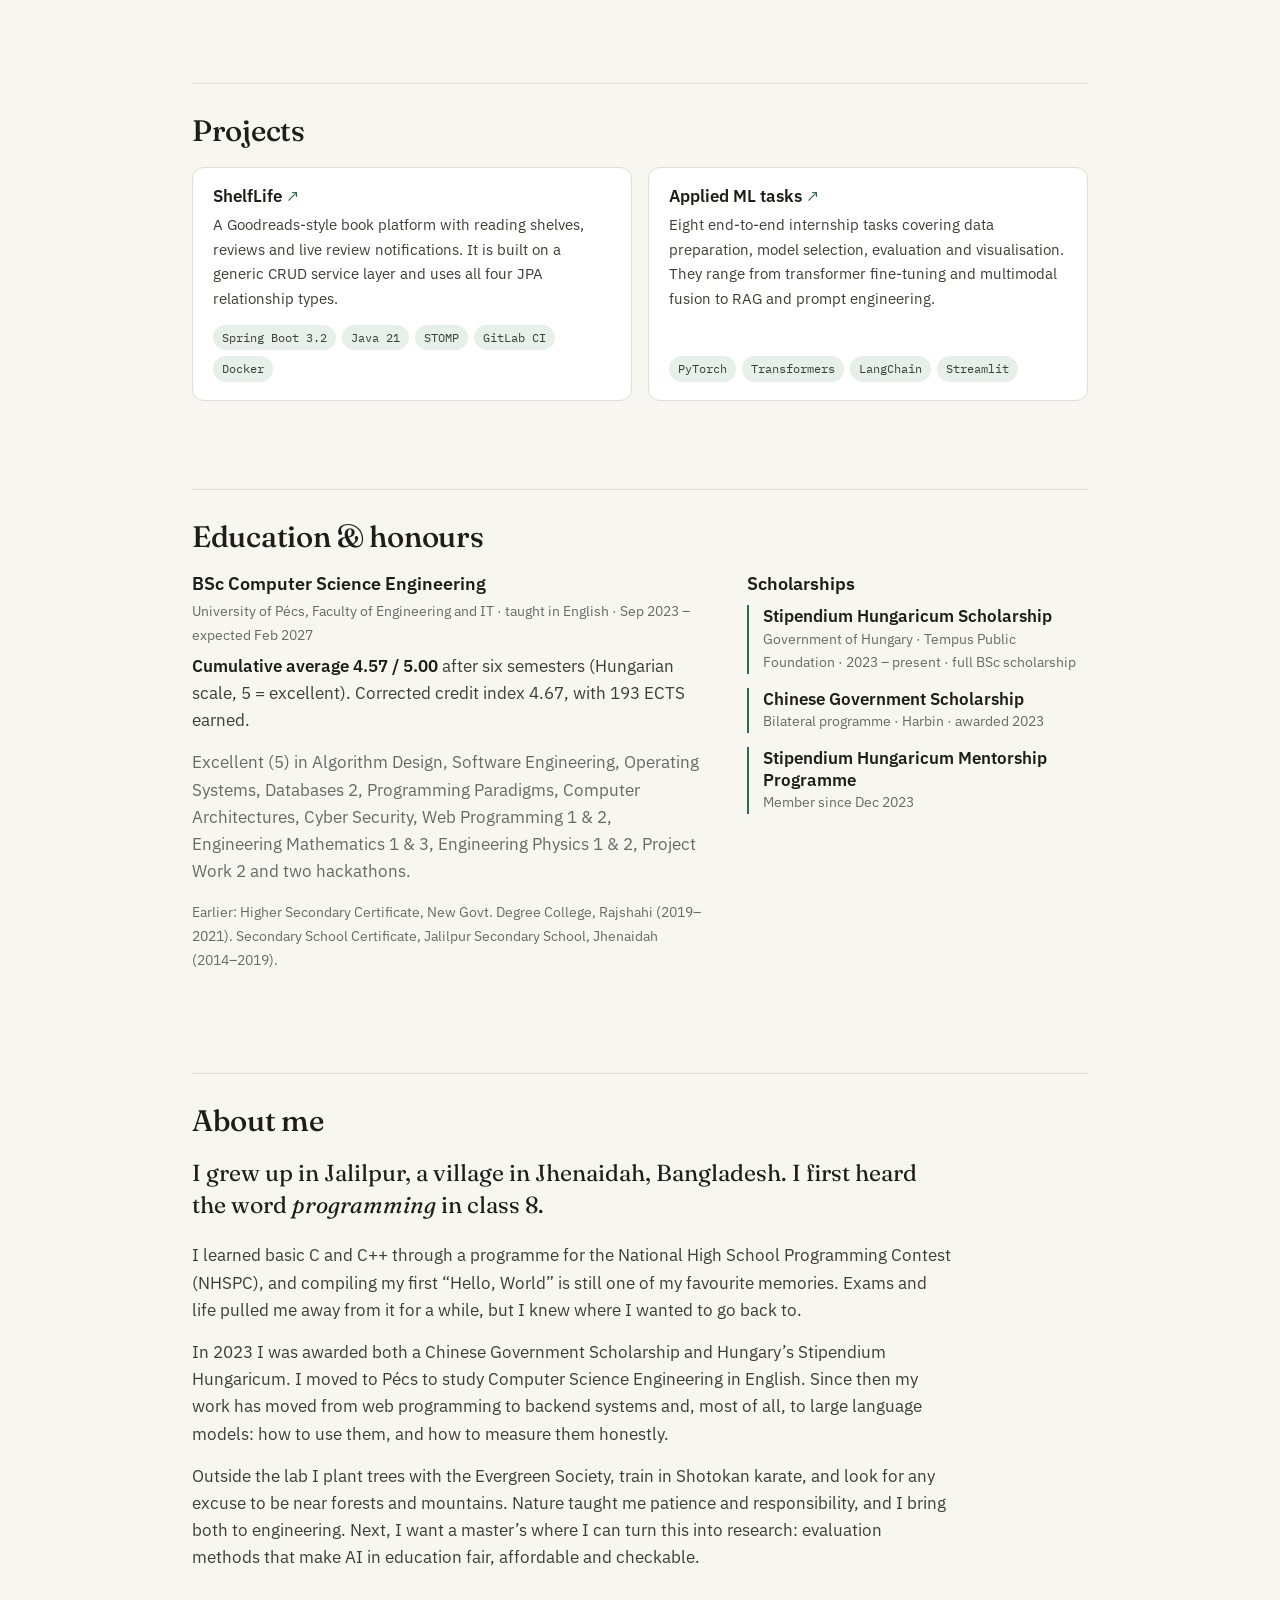
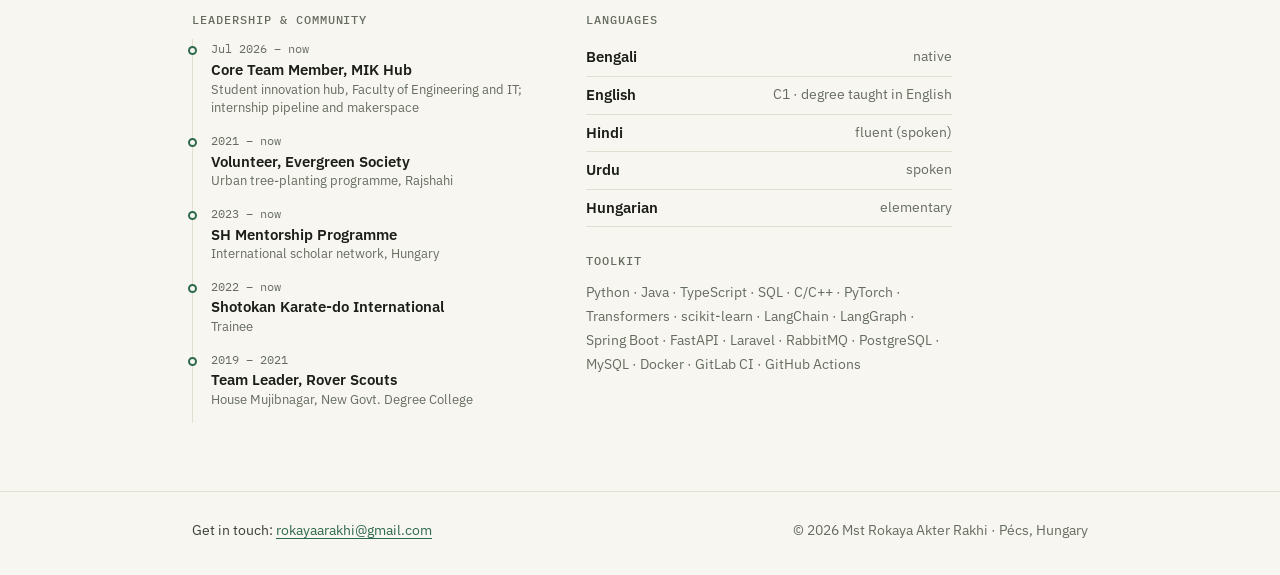
==== commit 382b1659: "Thesis compares four models: GPT-OSS 120B, Llama 3.3 70B, Mistral Small, Command A" ====
--- a/index.html
+++ b/index.html
@@ -127,14 +127,13 @@
             <svg viewBox="0 0 240 160" role="img">
               <rect class="t-bg" x="0" y="0" width="240" height="160" rx="10"/>
               <g class="t-txt" font-size="8.5">
-                <rect class="t-box" x="12" y="14" width="66" height="18" rx="4"/><text x="45" y="26" text-anchor="middle">GPT-4o</text>
-                <rect class="t-box" x="12" y="40" width="66" height="18" rx="4"/><text x="45" y="52" text-anchor="middle">Llama 3.3</text>
-                <rect class="t-box" x="12" y="66" width="66" height="18" rx="4"/><text x="45" y="78" text-anchor="middle">GPT-OSS</text>
-                <rect class="t-box" x="12" y="92" width="66" height="18" rx="4"/><text x="45" y="104" text-anchor="middle">Mistral L/S</text>
-                <rect class="t-box" x="12" y="118" width="66" height="18" rx="4"/><text x="45" y="130" text-anchor="middle">Command A</text>
+                <rect class="t-box" x="12" y="27" width="66" height="20" rx="4"/><text x="45" y="40" text-anchor="middle">GPT-OSS</text>
+                <rect class="t-box" x="12" y="57" width="66" height="20" rx="4"/><text x="45" y="70" text-anchor="middle">Llama 3.3</text>
+                <rect class="t-box" x="12" y="87" width="66" height="20" rx="4"/><text x="45" y="100" text-anchor="middle">Mistral S</text>
+                <rect class="t-box" x="12" y="117" width="66" height="20" rx="4"/><text x="45" y="130" text-anchor="middle">Command A</text>
               </g>
               <g class="t-line">
-                <path d="M78 23 C 92 23, 92 70, 104 76"/><path d="M78 49 C 92 49, 92 74, 104 78"/><path d="M78 75 L 104 80"/><path d="M78 101 C 92 101, 92 84, 104 82"/><path d="M78 127 C 92 127, 92 86, 104 84"/>
+                <path d="M78 37 C 92 37, 92 74, 104 77"/><path d="M78 67 C 92 67, 92 78, 104 80"/><path d="M78 97 C 92 97, 92 86, 104 84"/><path d="M78 127 C 92 127, 92 90, 104 87"/>
               </g>
               <rect class="t-card" x="104" y="44" width="58" height="76" rx="6"/>
               <g class="t-txt" font-size="8">
@@ -156,7 +155,7 @@
             <h3>LLM Comparative Framework for Automated Technical Question Generation</h3>
             <p class="item-meta">BSc thesis · Supervisor: Dr. Tamás László Storcz · 2025 – expected Feb 2027</p>
             <p class="item-links"><a href="https://gitlab.com/rokayaarakhi/implementation.1" target="_blank" rel="noopener">code</a></p>
-            <p>A reproducible pipeline that generates technical multiple-choice questions with six LLMs from five providers: GPT-4o, GPT-OSS 120B and Llama 3.3 70B (via NVIDIA NIM), Mistral Large &amp; Small, and Cohere Command A. It scores every question with three deterministic measures, so the same question always gets the same score:</p>
+            <p>A reproducible pipeline that generates technical multiple-choice questions with four LLMs: GPT-OSS 120B and Llama 3.3 70B (via NVIDIA NIM), Mistral Small, and Cohere Command A. It scores every question with three deterministic measures, so the same question always gets the same score:</p>
             <ul class="pillars">
               <li><b>I · Semantic alignment</b> cosine similarity between source text and question</li>
               <li><b>II · Linguistic complexity</b> Flesch–Kincaid grade level</li>
